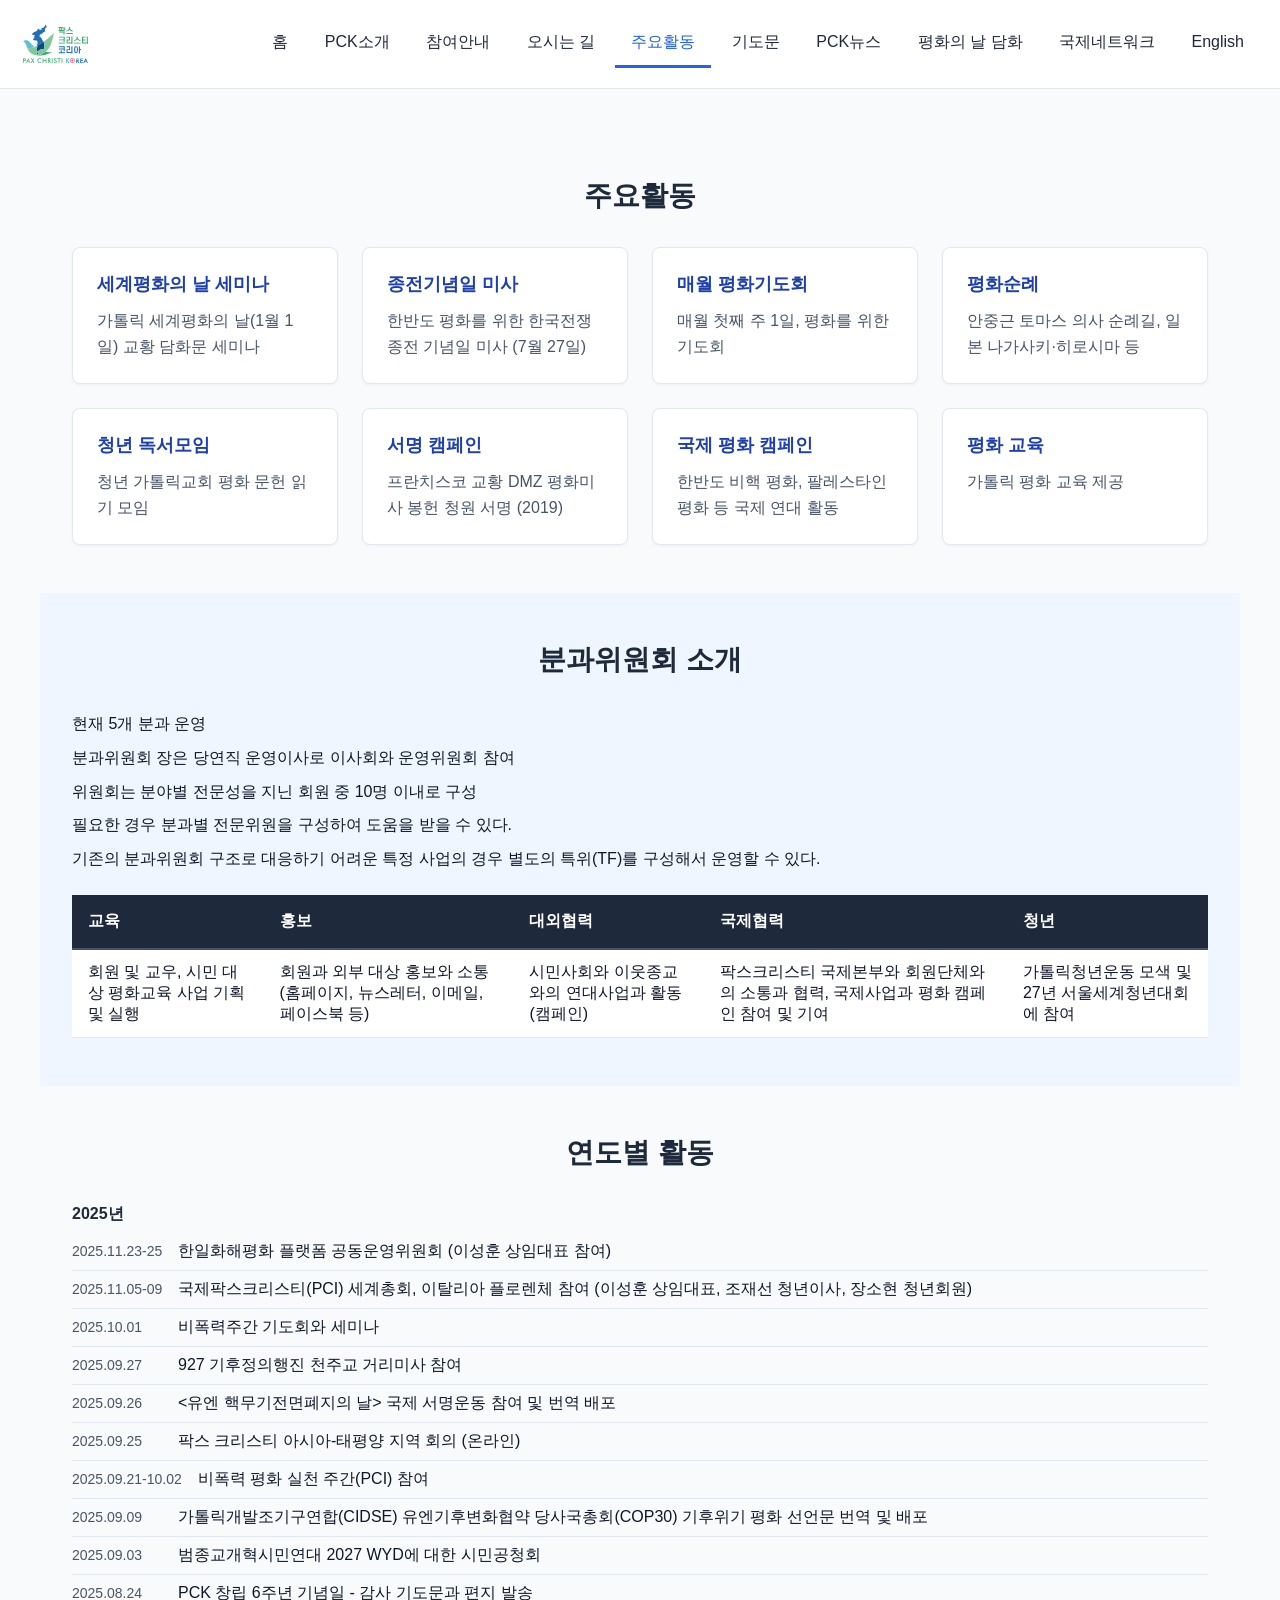
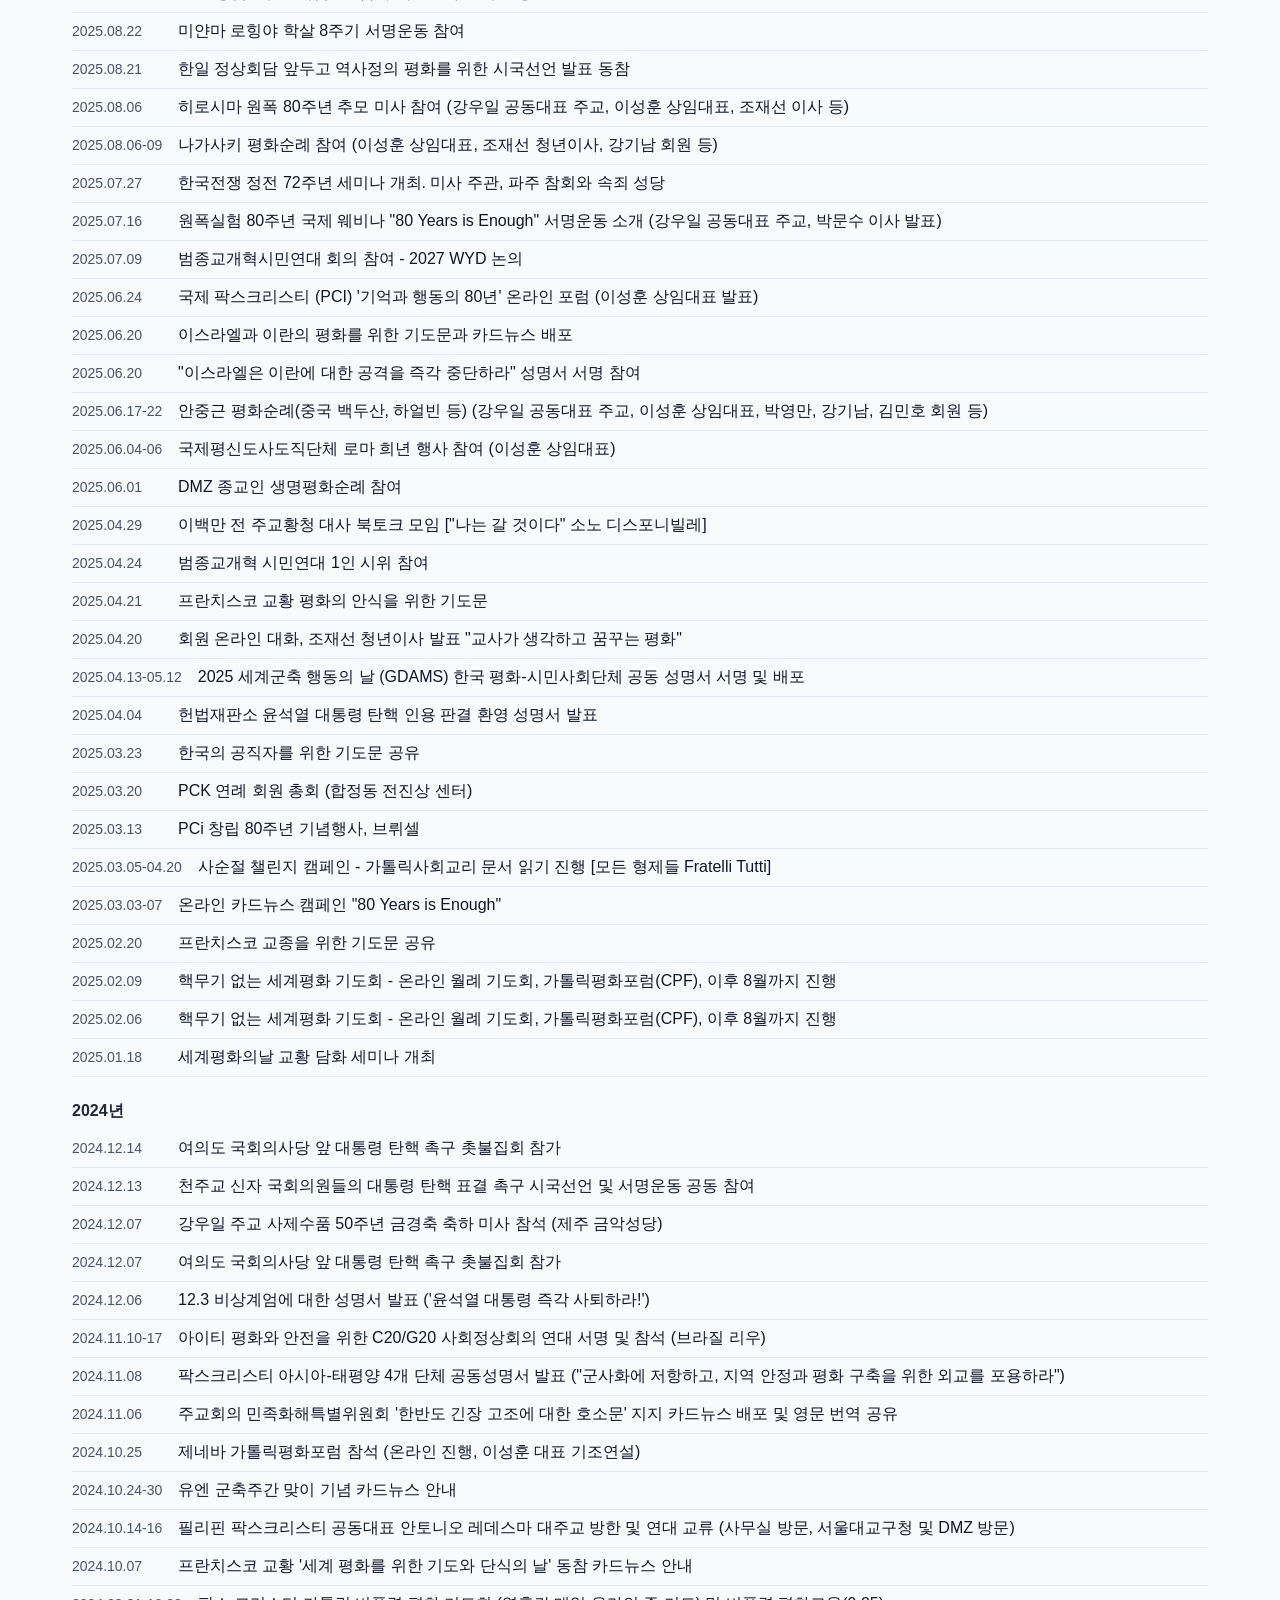
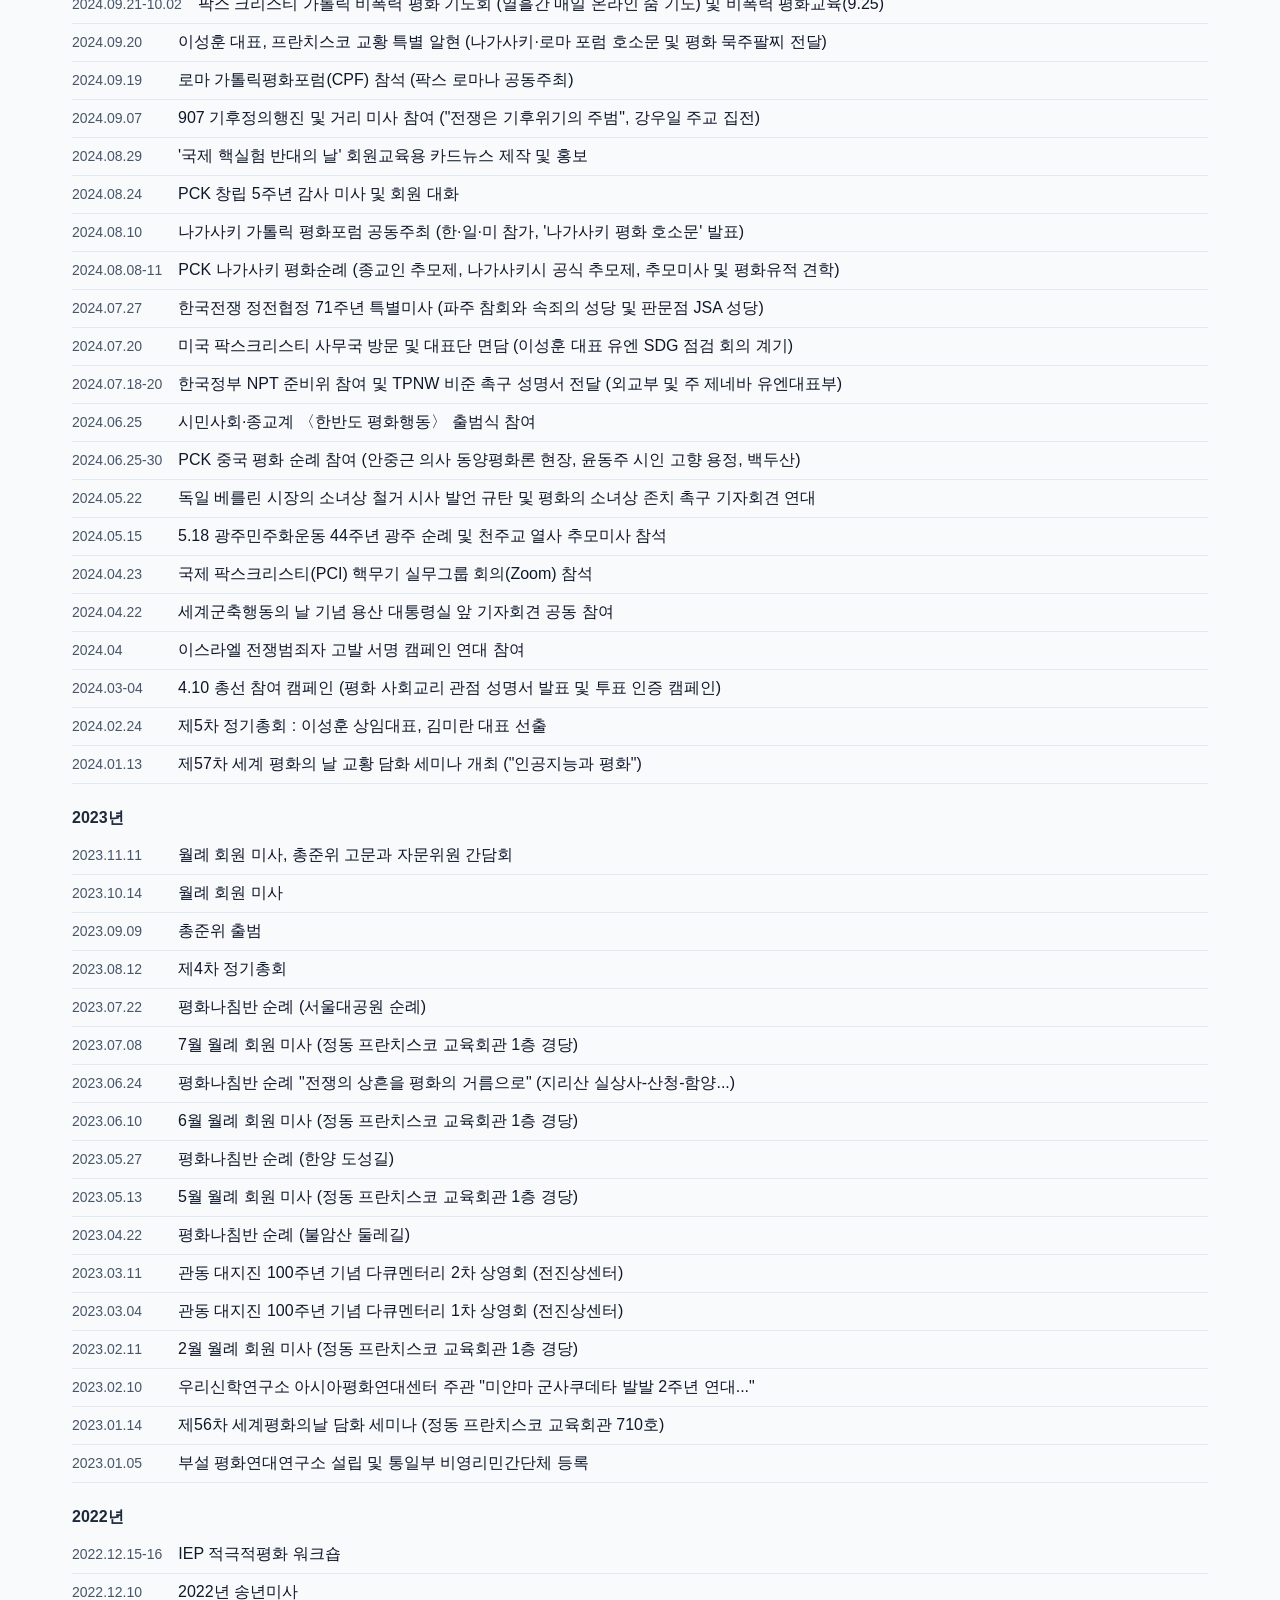
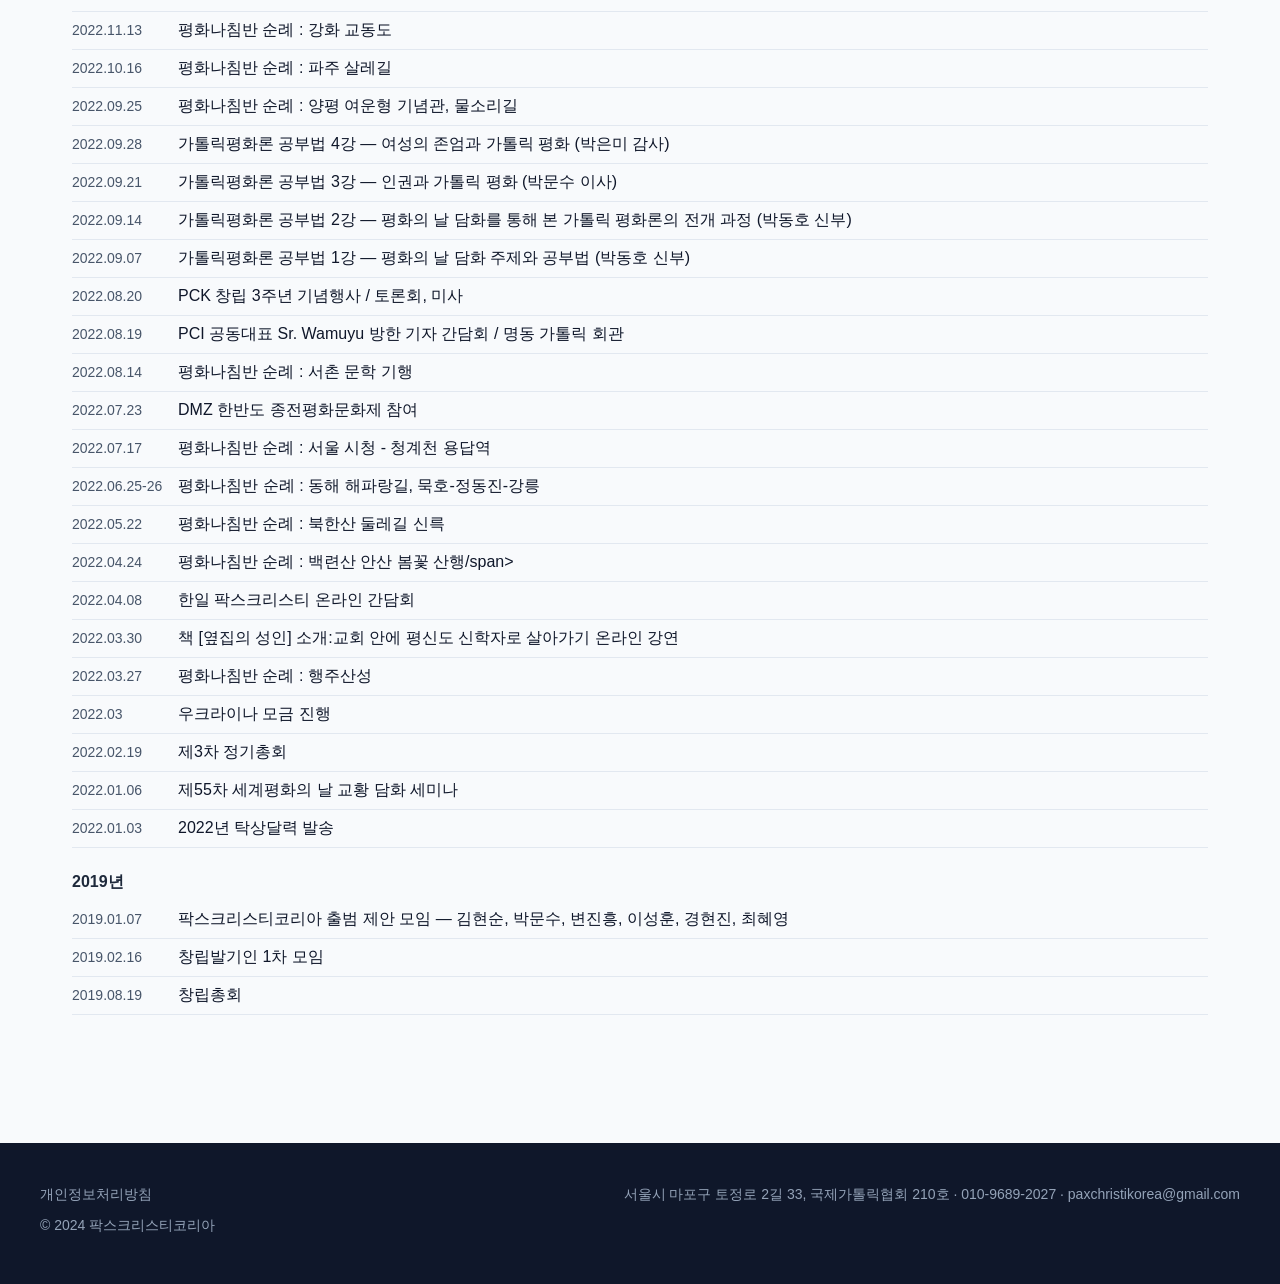
==== activities/index.html @ ee2ed8ca "Add mobile hamburger nav, reorder menu, split activities/prayers pages - Compress mobile header into" ====
<!DOCTYPE html>
<html lang="ko">
<head>
  <meta charset="UTF-8">
  <meta name="viewport" content="width=device-width, initial-scale=1.0">
  <title>주요활동 - 팍스크리스티코리아</title>
  <link rel="stylesheet" href="../css/style.css">
</head>
<body>
  <header>
    <h1><a href="../index.html#home"><img src="../images/logo.svg" alt="팍스크리스티코리아" class="logo"></a></h1>
    <button class="nav-toggle" aria-label="메뉴 열기" aria-expanded="false" aria-controls="site-nav">
      <span class="bar"></span><span class="bar"></span><span class="bar"></span>
    </button>
    <nav id="site-nav">
      <a href="../index.html#home">홈</a>
      <a href="../index.html#about">PCK소개</a>
      <a href="../index.html#donation">참여안내</a>
      <a href="../index.html#location">오시는 길</a>
      <a href="index.html" class="active">주요활동</a>
      <a href="../prayers/index.html">기도문</a>
      <a href="../news/index.html">PCK뉴스</a>
      <a href="../peace-message/index.html">평화의 날 담화</a>
      <a href="../network/index.html">국제네트워크</a>
      <a href="../en/index.html">English</a>
    </nav>
  </header>

  <main>

    <section id="overview">
      <h2 class="section-title">주요활동</h2>

      <div class="card-grid">
        <div class="card">
          <h3 class="card-title">세계평화의 날 세미나</h3>
          <p class="card-content">가톨릭 세계평화의 날(1월 1일) 교황 담화문 세미나</p>
        </div>
        <div class="card">
          <h3 class="card-title">종전기념일 미사</h3>
          <p class="card-content">한반도 평화를 위한 한국전쟁 종전 기념일 미사 (7월 27일)</p>
        </div>
        <div class="card">
          <h3 class="card-title">매월 평화기도회</h3>
          <p class="card-content">매월 첫째 주 1일, 평화를 위한 기도회</p>
        </div>
        <div class="card">
          <h3 class="card-title">평화순례</h3>
          <p class="card-content">안중근 토마스 의사 순례길, 일본 나가사키·히로시마 등</p>
        </div>
        <div class="card">
          <h3 class="card-title">청년 독서모임</h3>
          <p class="card-content">청년 가톨릭교회 평화 문헌 읽기 모임</p>
        </div>
        <div class="card">
          <h3 class="card-title">서명 캠페인</h3>
          <p class="card-content">프란치스코 교황 DMZ 평화미사 봉헌 청원 서명 (2019)</p>
        </div>
        <div class="card">
          <h3 class="card-title">국제 평화 캠페인</h3>
          <p class="card-content">한반도 비핵 평화, 팔레스타인 평화 등 국제 연대 활동</p>
        </div>
        <div class="card">
          <h3 class="card-title">평화 교육</h3>
          <p class="card-content">가톨릭 평화 교육 제공</p>
        </div>
      </div>
    </section>

    <section id="committees">
      <h2 class="section-title">분과위원회 소개</h2>
      <p class="mb-8">현재 5개 분과 운영</p>
      <p class="mb-8">분과위원회 장은 당연직 운영이사로 이사회와 운영위원회 참여</p>
      <p class="mb-8">위원회는 분야별 전문성을 지닌 회원 중 10명 이내로 구성</p>
      <p class="mb-8">필요한 경우 분과별 전문위원을 구성하여 도움을 받을 수 있다.</p>
      <p class="mb-24">기존의 분과위원회 구조로 대응하기 어려운 특정 사업의 경우 별도의 특위(TF)를 구성해서 운영할 수 있다.</p>
      <table>
        <thead>
          <tr>
            <th>교육</th>
            <th>홍보</th>
            <th>대외협력</th>
            <th>국제협력</th>
            <th>청년</th>
          </tr>
        </thead>
        <tbody>
          <tr>
            <td>회원 및 교우, 시민 대상 평화교육 사업 기획 및 실행</td>
            <td>회원과 외부 대상 홍보와 소통(홈페이지, 뉴스레터, 이메일, 페이스북 등)</td>
            <td>시민사회와 이웃종교와의 연대사업과 활동(캠페인)</td>
            <td>팍스크리스티 국제본부와 회원단체와의 소통과 협력, 국제사업과 평화 캠페인 참여 및 기여</td>
            <td>가톨릭청년운동 모색 및 27년 서울세계청년대회에 참여</td>
          </tr>
        </tbody>
      </table>
    </section>

    <section id="timeline">
      <h2 class="section-title">연도별 활동</h2>
      <div class="timeline mb-24">
        <h4 class="mb-8">2025년</h4>
        <div class="timeline-item">
          <span class="date">2025.11.23-25</span>
          <span>한일화해평화 플랫폼 공동운영위원회 (이성훈 상임대표 참여)</span>
        </div>
        <div class="timeline-item">
          <span class="date">2025.11.05-09</span>
          <span>국제팍스크리스티(PCI) 세계총회, 이탈리아 플로렌체 참여 (이성훈 상임대표, 조재선 청년이사, 장소현 청년회원)</span>
        </div>
        <div class="timeline-item">
          <span class="date">2025.10.01</span>
          <span>비폭력주간 기도회와 세미나</span>
        </div>
        <div class="timeline-item">
          <span class="date">2025.09.27</span>
          <span>927 기후정의행진 천주교 거리미사 참여</span>
        </div>
        <div class="timeline-item">
          <span class="date">2025.09.26</span>
          <span>&lt;유엔 핵무기전면폐지의 날&gt; 국제 서명운동 참여 및 번역 배포</span>
        </div>
        <div class="timeline-item">
          <span class="date">2025.09.25</span>
          <span>팍스 크리스티 아시아-태평양 지역 회의 (온라인)</span>
        </div>
        <div class="timeline-item">
          <span class="date">2025.09.21-10.02</span>
          <span>비폭력 평화 실천 주간(PCI) 참여</span>
        </div>
        <div class="timeline-item">
          <span class="date">2025.09.09</span>
          <span>가톨릭개발조기구연합(CIDSE) 유엔기후변화협약 당사국총회(COP30) 기후위기 평화 선언문 번역 및 배포</span>
        </div>
        <div class="timeline-item">
          <span class="date">2025.09.03</span>
          <span>범종교개혁시민연대 2027 WYD에 대한 시민공청회</span>
        </div>
        <div class="timeline-item">
          <span class="date">2025.08.24</span>
          <span>PCK 창립 6주년 기념일 - 감사 기도문과 편지 발송</span>
        </div>
        <div class="timeline-item">
          <span class="date">2025.08.22</span>
          <span>미얀마 로힝야 학살 8주기 서명운동 참여</span>
        </div>
        <div class="timeline-item">
          <span class="date">2025.08.21</span>
          <span>한일 정상회담 앞두고 역사정의 평화를 위한 시국선언 발표 동참</span>
        </div>
        <div class="timeline-item">
          <span class="date">2025.08.06</span>
          <span>히로시마 원폭 80주년 추모 미사 참여 (강우일 공동대표 주교, 이성훈 상임대표, 조재선 이사 등)</span>
        </div>
        <div class="timeline-item">
          <span class="date">2025.08.06-09</span>
          <span>나가사키 평화순례 참여 (이성훈 상임대표, 조재선 청년이사, 강기남 회원 등)</span>
        </div>
        <div class="timeline-item">
          <span class="date">2025.07.27</span>
          <span>한국전쟁 정전 72주년 세미나 개최. 미사 주관, 파주 참회와 속죄 성당</span>
        </div>
        <div class="timeline-item">
          <span class="date">2025.07.16</span>
          <span>원폭실험 80주년 국제 웨비나 "80 Years is Enough" 서명운동 소개 (강우일 공동대표 주교, 박문수 이사 발표)</span>
        </div>
        <div class="timeline-item">
          <span class="date">2025.07.09</span>
          <span>범종교개혁시민연대 회의 참여 - 2027 WYD 논의</span>
        </div>
        <div class="timeline-item">
          <span class="date">2025.06.24</span>
          <span>국제 팍스크리스티 (PCI) '기억과 행동의 80년' 온라인 포럼 (이성훈 상임대표 발표)</span>
        </div>
        <div class="timeline-item">
          <span class="date">2025.06.20</span>
          <span>이스라엘과 이란의 평화를 위한 기도문과 카드뉴스 배포</span>
        </div>
        <div class="timeline-item">
          <span class="date">2025.06.20</span>
          <span>"이스라엘은 이란에 대한 공격을 즉각 중단하라" 성명서 서명 참여</span>
        </div>
        <div class="timeline-item">
          <span class="date">2025.06.17-22</span>
          <span>안중근 평화순례(중국 백두산, 하얼빈 등) (강우일 공동대표 주교, 이성훈 상임대표, 박영만, 강기남, 김민호 회원 등)</span>
        </div>
        <div class="timeline-item">
          <span class="date">2025.06.04-06</span>
          <span>국제평신도사도직단체 로마 희년 행사 참여 (이성훈 상임대표)</span>
        </div>
        <div class="timeline-item">
          <span class="date">2025.06.01</span>
          <span>DMZ 종교인 생명평화순례 참여</span>
        </div>
        <div class="timeline-item">
          <span class="date">2025.04.29</span>
          <span>이백만 전 주교황청 대사 북토크 모임 ["나는 갈 것이다" 소노 디스포니빌레]</span>
        </div>
        <div class="timeline-item">
          <span class="date">2025.04.24</span>
          <span>범종교개혁 시민연대 1인 시위 참여</span>
        </div>
        <div class="timeline-item">
          <span class="date">2025.04.21</span>
          <span>프란치스코 교황 평화의 안식을 위한 기도문</span>
        </div>
        <div class="timeline-item">
          <span class="date">2025.04.20</span>
          <span>회원 온라인 대화, 조재선 청년이사 발표 "교사가 생각하고 꿈꾸는 평화"</span>
        </div>
        <div class="timeline-item">
          <span class="date">2025.04.13-05.12</span>
          <span>2025 세계군축 행동의 날 (GDAMS) 한국 평화-시민사회단체 공동 성명서 서명 및 배포</span>
        </div>
        <div class="timeline-item">
          <span class="date">2025.04.04</span>
          <span>헌법재판소 윤석열 대통령 탄핵 인용 판결 환영 성명서 발표</span>
        </div>
        <div class="timeline-item">
          <span class="date">2025.03.23</span>
          <span>한국의 공직자를 위한 기도문 공유</span>
        </div>
        <div class="timeline-item">
          <span class="date">2025.03.20</span>
          <span>PCK 연례 회원 총회 (합정동 전진상 센터)</span>
        </div>
        <div class="timeline-item">
          <span class="date">2025.03.13</span>
          <span>PCi 창립 80주년 기념행사, 브뤼셀</span>
        </div>
        <div class="timeline-item">
          <span class="date">2025.03.05-04.20</span>
          <span>사순절 챌린지 캠페인 - 가톨릭사회교리 문서 읽기 진행 [모든 형제들 Fratelli Tutti]</span>
        </div>
        <div class="timeline-item">
          <span class="date">2025.03.03-07</span>
          <span>온라인 카드뉴스 캠페인 "80 Years is Enough"</span>
        </div>
        <div class="timeline-item">
          <span class="date">2025.02.20</span>
          <span>프란치스코 교종을 위한 기도문 공유</span>
        </div>
        <div class="timeline-item">
          <span class="date">2025.02.09</span>
          <span>핵무기 없는 세계평화 기도회 - 온라인 월례 기도회, 가톨릭평화포럼(CPF), 이후 8월까지 진행</span>
        </div>
        <div class="timeline-item">
          <span class="date">2025.02.06</span>
          <span>핵무기 없는 세계평화 기도회 - 온라인 월례 기도회, 가톨릭평화포럼(CPF), 이후 8월까지 진행</span>
        </div>
        <div class="timeline-item">
          <span class="date">2025.01.18</span>
          <span>세계평화의날 교황 담화 세미나 개최</span>
        </div>
      </div>
      <div class="timeline mb-24">
        <h4 class="mb-8">2024년</h4>
        <div class="timeline-item">
          <span class="date">2024.12.14</span>
          <span>여의도 국회의사당 앞 대통령 탄핵 촉구 촛불집회 참가</span>
        </div>
        <div class="timeline-item">
          <span class="date">2024.12.13</span>
          <span>천주교 신자 국회의원들의 대통령 탄핵 표결 촉구 시국선언 및 서명운동 공동 참여</span>
        </div>
        <div class="timeline-item">
          <span class="date">2024.12.07</span>
          <span>강우일 주교 사제수품 50주년 금경축 축하 미사 참석 (제주 금악성당)</span>
        </div>
        <div class="timeline-item">
          <span class="date">2024.12.07</span>
          <span>여의도 국회의사당 앞 대통령 탄핵 촉구 촛불집회 참가</span>
        </div>
        <div class="timeline-item">
          <span class="date">2024.12.06</span>
          <span>12.3 비상계엄에 대한 성명서 발표 ('윤석열 대통령 즉각 사퇴하라!')</span>
        </div>
        <div class="timeline-item">
          <span class="date">2024.11.10-17</span>
          <span>아이티 평화와 안전을 위한 C20/G20 사회정상회의 연대 서명 및 참석 (브라질 리우)</span>
        </div>
        <div class="timeline-item">
          <span class="date">2024.11.08</span>
          <span>팍스크리스티 아시아-태평양 4개 단체 공동성명서 발표 ("군사화에 저항하고, 지역 안정과 평화 구축을 위한 외교를 포용하라")</span>
        </div>
        <div class="timeline-item">
          <span class="date">2024.11.06</span>
          <span>주교회의 민족화해특별위원회 '한반도 긴장 고조에 대한 호소문' 지지 카드뉴스 배포 및 영문 번역 공유</span>
        </div>
        <div class="timeline-item">
          <span class="date">2024.10.25</span>
          <span>제네바 가톨릭평화포럼 참석 (온라인 진행, 이성훈 대표 기조연설)</span>
        </div>
        <div class="timeline-item">
          <span class="date">2024.10.24-30</span>
          <span>유엔 군축주간 맞이 기념 카드뉴스 안내</span>
        </div>
        <div class="timeline-item">
          <span class="date">2024.10.14-16</span>
          <span>필리핀 팍스크리스티 공동대표 안토니오 레데스마 대주교 방한 및 연대 교류 (사무실 방문, 서울대교구청 및 DMZ 방문)</span>
        </div>
        <div class="timeline-item">
          <span class="date">2024.10.07</span>
          <span>프란치스코 교황 '세계 평화를 위한 기도와 단식의 날' 동참 카드뉴스 안내</span>
        </div>
        <div class="timeline-item">
          <span class="date">2024.09.21-10.02</span>
          <span>팍스 크리스티 가톨릭 비폭력 평화 기도회 (열흘간 매일 온라인 줌 기도) 및 비폭력 평화교육(9.25)</span>
        </div>
        <div class="timeline-item">
          <span class="date">2024.09.20</span>
          <span>이성훈 대표, 프란치스코 교황 특별 알현 (나가사키·로마 포럼 호소문 및 평화 묵주팔찌 전달)</span>
        </div>
        <div class="timeline-item">
          <span class="date">2024.09.19</span>
          <span>로마 가톨릭평화포럼(CPF) 참석 (팍스 로마나 공동주최)</span>
        </div>
        <div class="timeline-item">
          <span class="date">2024.09.07</span>
          <span>907 기후정의행진 및 거리 미사 참여 ("전쟁은 기후위기의 주범", 강우일 주교 집전)</span>
        </div>
        <div class="timeline-item">
          <span class="date">2024.08.29</span>
          <span>'국제 핵실험 반대의 날' 회원교육용 카드뉴스 제작 및 홍보</span>
        </div>
        <div class="timeline-item">
          <span class="date">2024.08.24</span>
          <span>PCK 창립 5주년 감사 미사 및 회원 대화</span>
        </div>
        <div class="timeline-item">
          <span class="date">2024.08.10</span>
          <span>나가사키 가톨릭 평화포럼 공동주최 (한·일·미 참가, '나가사키 평화 호소문' 발표)</span>
        </div>
        <div class="timeline-item">
          <span class="date">2024.08.08-11</span>
          <span>PCK 나가사키 평화순례 (종교인 추모제, 나가사키시 공식 추모제, 추모미사 및 평화유적 견학)</span>
        </div>
        <div class="timeline-item">
          <span class="date">2024.07.27</span>
          <span>한국전쟁 정전협정 71주년 특별미사 (파주 참회와 속죄의 성당 및 판문점 JSA 성당)</span>
        </div>
        <div class="timeline-item">
          <span class="date">2024.07.20</span>
          <span>미국 팍스크리스티 사무국 방문 및 대표단 면담 (이성훈 대표 유엔 SDG 점검 회의 계기)</span>
        </div>
        <div class="timeline-item">
          <span class="date">2024.07.18-20</span>
          <span>한국정부 NPT 준비위 참여 및 TPNW 비준 촉구 성명서 전달 (외교부 및 주 제네바 유엔대표부)</span>
        </div>
        <div class="timeline-item">
          <span class="date">2024.06.25</span>
          <span>시민사회·종교계 〈한반도 평화행동〉 출범식 참여</span>
        </div>
        <div class="timeline-item">
          <span class="date">2024.06.25-30</span>
          <span>PCK 중국 평화 순례 참여 (안중근 의사 동양평화론 현장, 윤동주 시인 고향 용정, 백두산)</span>
        </div>
        <div class="timeline-item">
          <span class="date">2024.05.22</span>
          <span>독일 베를린 시장의 소녀상 철거 시사 발언 규탄 및 평화의 소녀상 존치 촉구 기자회견 연대</span>
        </div>
        <div class="timeline-item">
          <span class="date">2024.05.15</span>
          <span>5.18 광주민주화운동 44주년 광주 순례 및 천주교 열사 추모미사 참석</span>
        </div>
        <div class="timeline-item">
          <span class="date">2024.04.23</span>
          <span>국제 팍스크리스티(PCI) 핵무기 실무그룹 회의(Zoom) 참석</span>
        </div>
        <div class="timeline-item">
          <span class="date">2024.04.22</span>
          <span>세계군축행동의 날 기념 용산 대통령실 앞 기자회견 공동 참여</span>
        </div>
        <div class="timeline-item">
          <span class="date">2024.04</span>
          <span>이스라엘 전쟁범죄자 고발 서명 캠페인 연대 참여</span>
        </div>
        <div class="timeline-item">
          <span class="date">2024.03-04</span>
          <span>4.10 총선 참여 캠페인 (평화 사회교리 관점 성명서 발표 및 투표 인증 캠페인)</span>
        </div>
        <div class="timeline-item">
          <span class="date">2024.02.24</span>
          <span>제5차 정기총회 : 이성훈 상임대표, 김미란 대표 선출</span>
        </div>
        <div class="timeline-item">
          <span class="date">2024.01.13</span>
          <span>제57차 세계 평화의 날 교황 담화 세미나 개최 ("인공지능과 평화")</span>
        </div>
      </div>
      <div class="timeline mb-24">
        <h4 class="mb-8">2023년</h4>
        <div class="timeline-item">
          <span class="date">2023.11.11</span>
          <span>월례 회원 미사, 총준위 고문과 자문위원 간담회</span>
        </div>
        <div class="timeline-item">
          <span class="date">2023.10.14</span>
          <span>월례 회원 미사</span>
        </div>
        <div class="timeline-item">
          <span class="date">2023.09.09</span>
          <span>총준위 출범</span>
        </div>
        <div class="timeline-item">
          <span class="date">2023.08.12</span>
          <span>제4차 정기총회</span>
        </div>
        <div class="timeline-item">
          <span class="date">2023.07.22</span>
          <span>평화나침반 순례 (서울대공원 순례)</span>
        </div>
        <div class="timeline-item">
          <span class="date">2023.07.08</span>
          <span>7월 월례 회원 미사 (정동 프란치스코 교육회관 1층 경당)</span>
        </div>
        <div class="timeline-item">
          <span class="date">2023.06.24</span>
          <span>평화나침반 순례 "전쟁의 상흔을 평화의 거름으로" (지리산 실상사-산청-함양...)</span>
        </div>
        <div class="timeline-item">
          <span class="date">2023.06.10</span>
          <span>6월 월례 회원 미사 (정동 프란치스코 교육회관 1층 경당)</span>
        </div>
        <div class="timeline-item">
          <span class="date">2023.05.27</span>
          <span>평화나침반 순례 (한양 도성길)</span>
        </div>
        <div class="timeline-item">
          <span class="date">2023.05.13</span>
          <span>5월 월례 회원 미사 (정동 프란치스코 교육회관 1층 경당)</span>
        </div>
        <div class="timeline-item">
          <span class="date">2023.04.22</span>
          <span>평화나침반 순례 (불암산 둘레길)</span>
        </div>
        <div class="timeline-item">
          <span class="date">2023.03.11</span>
          <span>관동 대지진 100주년 기념 다큐멘터리 2차 상영회 (전진상센터)</span>
        </div>
        <div class="timeline-item">
          <span class="date">2023.03.04</span>
          <span>관동 대지진 100주년 기념 다큐멘터리 1차 상영회 (전진상센터)</span>
        </div>
        <div class="timeline-item">
          <span class="date">2023.02.11</span>
          <span>2월 월례 회원 미사 (정동 프란치스코 교육회관 1층 경당)</span>
        </div>
        <div class="timeline-item">
          <span class="date">2023.02.10</span>
          <span>우리신학연구소 아시아평화연대센터 주관 "미얀마 군사쿠데타 발발 2주년 연대..."</span>
        </div>
        <div class="timeline-item">
          <span class="date">2023.01.14</span>
          <span>제56차 세계평화의날 담화 세미나 (정동 프란치스코 교육회관 710호)</span>
        </div>
        <div class="timeline-item">
          <span class="date">2023.01.05</span>
          <span>부설 평화연대연구소 설립 및 통일부 비영리민간단체 등록</span>
        </div>
      </div>
      <div class="timeline mb-24">
        <h4 class="mb-8">2022년</h4>
        <div class="timeline-item">
          <span class="date">2022.12.15-16</span>
          <span>IEP 적극적평화 워크숍</span>
        </div>
        <div class="timeline-item">
          <span class="date">2022.12.10</span>
          <span>2022년 송년미사</span>
        </div>
        <div class="timeline-item">
          <span class="date">2022.11.13</span>
          <span>평화나침반 순례 : 강화 교동도</span>
        </div>
        <div class="timeline-item">
          <span class="date">2022.10.16</span>
          <span>평화나침반 순례 : 파주 살레길</span>
        </div>
        <div class="timeline-item">
          <span class="date">2022.09.25</span>
          <span>평화나침반 순례 : 양평 여운형 기념관, 물소리길</span>
        </div>
        <div class="timeline-item">
          <span class="date">2022.09.28</span>
          <span>가톨릭평화론 공부법 4강 — 여성의 존엄과 가톨릭 평화 (박은미 감사)</span>
        </div>
        <div class="timeline-item">
          <span class="date">2022.09.21</span>
          <span>가톨릭평화론 공부법 3강 — 인권과 가톨릭 평화 (박문수 이사)</span>
        </div>
        <div class="timeline-item">
          <span class="date">2022.09.14</span>
          <span>가톨릭평화론 공부법 2강 — 평화의 날 담화를 통해 본 가톨릭 평화론의 전개 과정 (박동호 신부)</span>
        </div>
        <div class="timeline-item">
          <span class="date">2022.09.07</span>
          <span>가톨릭평화론 공부법 1강 — 평화의 날 담화 주제와 공부법 (박동호 신부)</span>
        </div>
        <div class="timeline-item">
          <span class="date">2022.08.20</span>
          <span>PCK 창립 3주년 기념행사 / 토론회, 미사</span>
        </div>
        <div class="timeline-item">
          <span class="date">2022.08.19</span>
          <span>PCI 공동대표 Sr. Wamuyu 방한 기자 간담회 / 명동 가톨릭 회관</span>
        </div>
        <div class="timeline-item">
          <span class="date">2022.08.14</span>
          <span>평화나침반 순례 : 서촌 문학 기행</span>
        </div>
        <div class="timeline-item">
          <span class="date">2022.07.23</span>
          <span>DMZ 한반도 종전평화문화제 참여</span>
        </div>
        <div class="timeline-item">
          <span class="date">2022.07.17</span>
          <span>평화나침반 순례 : 서울 시청 - 청계천 용답역</span>
        </div>
        <div class="timeline-item">
          <span class="date">2022.06.25-26</span>
          <span>평화나침반 순례 : 동해 해파랑길, 묵호-정동진-강릉</span>
        </div>
        <div class="timeline-item">
          <span class="date">2022.05.22</span>
          <span>평화나침반 순례 : 북한산 둘레길 신륵</span>
        </div>
        <div class="timeline-item">
          <span class="date">2022.04.24</span>
          <span>평화나침반 순례 : 백련산 안산 봄꽃 산행/span>
        </div>
        <div class="timeline-item">
          <span class="date">2022.04.08</span>
          <span>한일 팍스크리스티 온라인 간담회</span>
        </div>
        <div class="timeline-item">
          <span class="date">2022.03.30</span>
          <span>책 [옆집의 성인] 소개:교회 안에 평신도 신학자로 살아가기 온라인 강연</span>
        </div>
        <div class="timeline-item">
          <span class="date">2022.03.27</span>
          <span>평화나침반 순례 : 행주산성</span>
        </div>
        <div class="timeline-item">
          <span class="date">2022.03</span>
          <span>우크라이나 모금 진행</span>
        </div>
        <div class="timeline-item">
          <span class="date">2022.02.19</span>
          <span>제3차 정기총회</span>
        </div>
        <div class="timeline-item">
          <span class="date">2022.01.06</span>
          <span>제55차 세계평화의 날 교황 담화 세미나</span>
        </div>
        <div class="timeline-item">
          <span class="date">2022.01.03</span>
          <span>2022년 탁상달력 발송</span>
        </div>
      </div>
      <div class="timeline">
        <h4 class="mb-8">2019년</h4>
        <div class="timeline-item">
          <span class="date">2019.01.07</span>
          <span>팍스크리스티코리아 출범 제안 모임 — 김현순, 박문수, 변진흥, 이성훈, 경현진, 최혜영</span>
        </div>
        <div class="timeline-item">
          <span class="date">2019.02.16</span>
          <span>창립발기인 1차 모임</span>
        </div>
        <div class="timeline-item">
          <span class="date">2019.08.19</span>
          <span>창립총회</span>
        </div>
      </div>
    </section>

  </main>

  <footer>
    <div class="footer-row">
      <p>개인정보처리방침</p>
      <p>서울시 마포구 토정로 2길 33, 국제가톨릭협회 210호 · 010-9689-2027 · paxchristikorea@gmail.com</p>
    </div>
    <p>&copy; 2024 팍스크리스티코리아</p>
  </footer>

  <script src="../js/nav.js" defer></script>
</body>
</html>
---- css/style.css ----
@import './colors.css';

* {
  margin: 0;
  padding: 0;
  box-sizing: border-box;
}

body {
  font-family: 'Noto Sans KR', sans-serif;
  background-color: var(--bg-primary);
  color: var(--text-primary);
}

header {
  background-color: var(--bg-secondary);
  padding: 20px;
  border-bottom: 1px solid var(--border-light);
}

main {
  min-height: 60vh;
  padding: 40px;
}

footer {
  background-color: var(--slate-900);
  color: white;
  padding: 40px;
  margin-top: 40px;
}

/* ==================== ONE-PAGE NAV ==================== */

html {
  scroll-behavior: smooth;
}

header {
  position: sticky;
  top: 0;
  z-index: 50;
  flex-wrap: wrap;
  row-gap: 8px;
}

nav {
  flex-wrap: wrap;
}

section[id] {
  scroll-margin-top: 96px;
}

/* ==================== MOBILE NAV TOGGLE ==================== */

.nav-toggle {
  display: none;
  flex-direction: column;
  align-items: center;
  justify-content: center;
  gap: 4px;
  width: 36px;
  height: 36px;
  padding: 0;
  background: none;
  border: none;
  border-radius: 6px;
  cursor: pointer;
  -webkit-tap-highlight-color: transparent;
}

.nav-toggle:hover,
.nav-toggle:focus-visible {
  background-color: var(--slate-100);
}

.nav-toggle .bar {
  display: block;
  width: 20px;
  height: 2px;
  border-radius: 1px;
  background-color: var(--text-heading);
  transition: transform 0.2s, opacity 0.2s;
}

@media (max-width: 768px) {
  header {
    flex-wrap: nowrap;
    row-gap: 0;
  }

  .logo {
    height: 32px;
  }

  .nav-toggle {
    display: flex;
  }

  header nav {
    display: none;
    position: absolute;
    top: 100%;
    left: 0;
    right: 0;
    max-height: calc(100vh - 80px);
    overflow-y: auto;
    flex-direction: column;
    flex-wrap: nowrap;
    background-color: var(--bg-secondary);
    border-bottom: 1px solid var(--border-light);
    box-shadow: 0 4px 8px rgba(0, 0, 0, 0.08);
  }

  header nav.open {
    display: flex;
  }

  header nav a {
    width: 100%;
    padding: 7px 20px;
    font-size: 14px;
    line-height: 1.2;
  }
}

main > #home.hero {
  background-color: var(--bg-section);
}

/* ==================== HOME HERO SLIDESHOW ==================== */

#home.hero {
  position: relative;
  overflow: hidden;
  min-height: 460px;
  display: flex;
  align-items: center;
  justify-content: center;
  padding: 32px;
}

.hero-slideshow {
  position: absolute;
  inset: 0;
  z-index: 0;
  overflow: hidden;
}

.hero-track {
  display: flex;
  width: 400%;
  height: 100%;
  animation: hero-track-slide 24s infinite;
}

.hero-slide {
  flex: 0 0 25%;
  width: 25%;
  height: 100%;
  background-size: cover;
  background-position: center;
  background-repeat: no-repeat;
}

.hero-track .hero-slide:nth-child(1),
.hero-track .hero-slide:nth-child(4) {
  background-image: linear-gradient(rgba(15, 23, 42, 0.45), rgba(15, 23, 42, 0.45)), url('../images/hero-1.svg');
}

.hero-track .hero-slide:nth-child(2) {
  background-image: linear-gradient(rgba(15, 23, 42, 0.45), rgba(15, 23, 42, 0.45)), url('../images/hero-2.svg');
}

.hero-track .hero-slide:nth-child(3) {
  background-image: linear-gradient(rgba(15, 23, 42, 0.45), rgba(15, 23, 42, 0.45)), url('../images/hero-3.png');
  background-size: cover, contain;
}

@keyframes hero-track-slide {
  0% { transform: translateX(0%); }
  20% { transform: translateX(0%); }
  25% { transform: translateX(-25%); }
  45% { transform: translateX(-25%); }
  50% { transform: translateX(-50%); }
  70% { transform: translateX(-50%); }
  75% { transform: translateX(-75%); }
  95% { transform: translateX(-75%); }
  100% { transform: translateX(-75%); }
}

@media (prefers-reduced-motion: reduce) {
  .hero-track {
    animation: none;
    transform: translateX(0%);
  }
}

.hero-content {
  position: relative;
  z-index: 1;
  max-width: 800px;
}

.hero-content p {
  color: var(--text-inverse);
  text-shadow: 0 1px 3px rgba(0, 0, 0, 0.5);
}

/* ==================== TWO COLUMN ==================== */

.two-col {
  display: grid;
  grid-template-columns: 1fr 2fr;
  gap: 32px;
}

.two-col-label-narrow {
  grid-template-columns: 120px 1fr;
}

@media (max-width: 768px) {
  .two-col,
  .two-col-label-narrow {
    grid-template-columns: 1fr;
  }
}

/* ==================== DONATION BANNER ==================== */

.donation-banner {
  display: flex;
  gap: 32px;
  align-items: stretch;
  background-color: var(--slate-100);
  border-radius: 8px;
  overflow: hidden;
}

.donation-banner-text {
  padding: 32px;
  flex: 1;
}

.donation-banner-image {
  flex: 1;
  min-height: 200px;
  background-color: var(--slate-200);
  background-image: url('../images/donation-hands.svg');
  background-size: cover;
  background-position: center;
}

@media (max-width: 768px) {
  .donation-banner {
    flex-direction: column;
  }
}

/* ==================== METHODOLOGY GRID ==================== */

.method-grid {
  display: grid;
  grid-template-columns: repeat(3, 1fr);
  gap: 24px;
}

@media (max-width: 768px) {
  .method-grid {
    grid-template-columns: 1fr;
  }
}

.foundation-grid {
  display: grid;
  grid-template-columns: repeat(2, 1fr);
  gap: 24px;
}

@media (max-width: 768px) {
  .foundation-grid {
    grid-template-columns: 1fr;
  }
}

.board-photo {
  width: 100%;
  border-radius: 8px;
  display: block;
}

.pope-photo {
  max-width: 180px;
  border-radius: 8px;
  display: block;
  margin-bottom: 16px;
}

/* ==================== LOCATION ==================== */

.location-layout {
  display: grid;
  grid-template-columns: 3fr 2fr;
  gap: 32px;
}

@media (max-width: 768px) {
  .location-layout {
    grid-template-columns: 1fr;
  }
}

.map-container iframe {
  width: 100%;
  height: 400px;
  border: 0;
  border-radius: 8px;
}

.card-title a {
  color: inherit;
  text-decoration: none;
}

.card-title a:hover {
  text-decoration: underline;
}

/* ==================== TIMELINE ==================== */

.timeline-item {
  display: flex;
  gap: 16px;
  align-items: baseline;
  padding: 8px 0;
  border-bottom: 1px solid var(--border-light);
}

.timeline-item .date {
  min-width: 90px;
  color: var(--text-secondary);
  font-size: 14px;
  flex-shrink: 0;
}
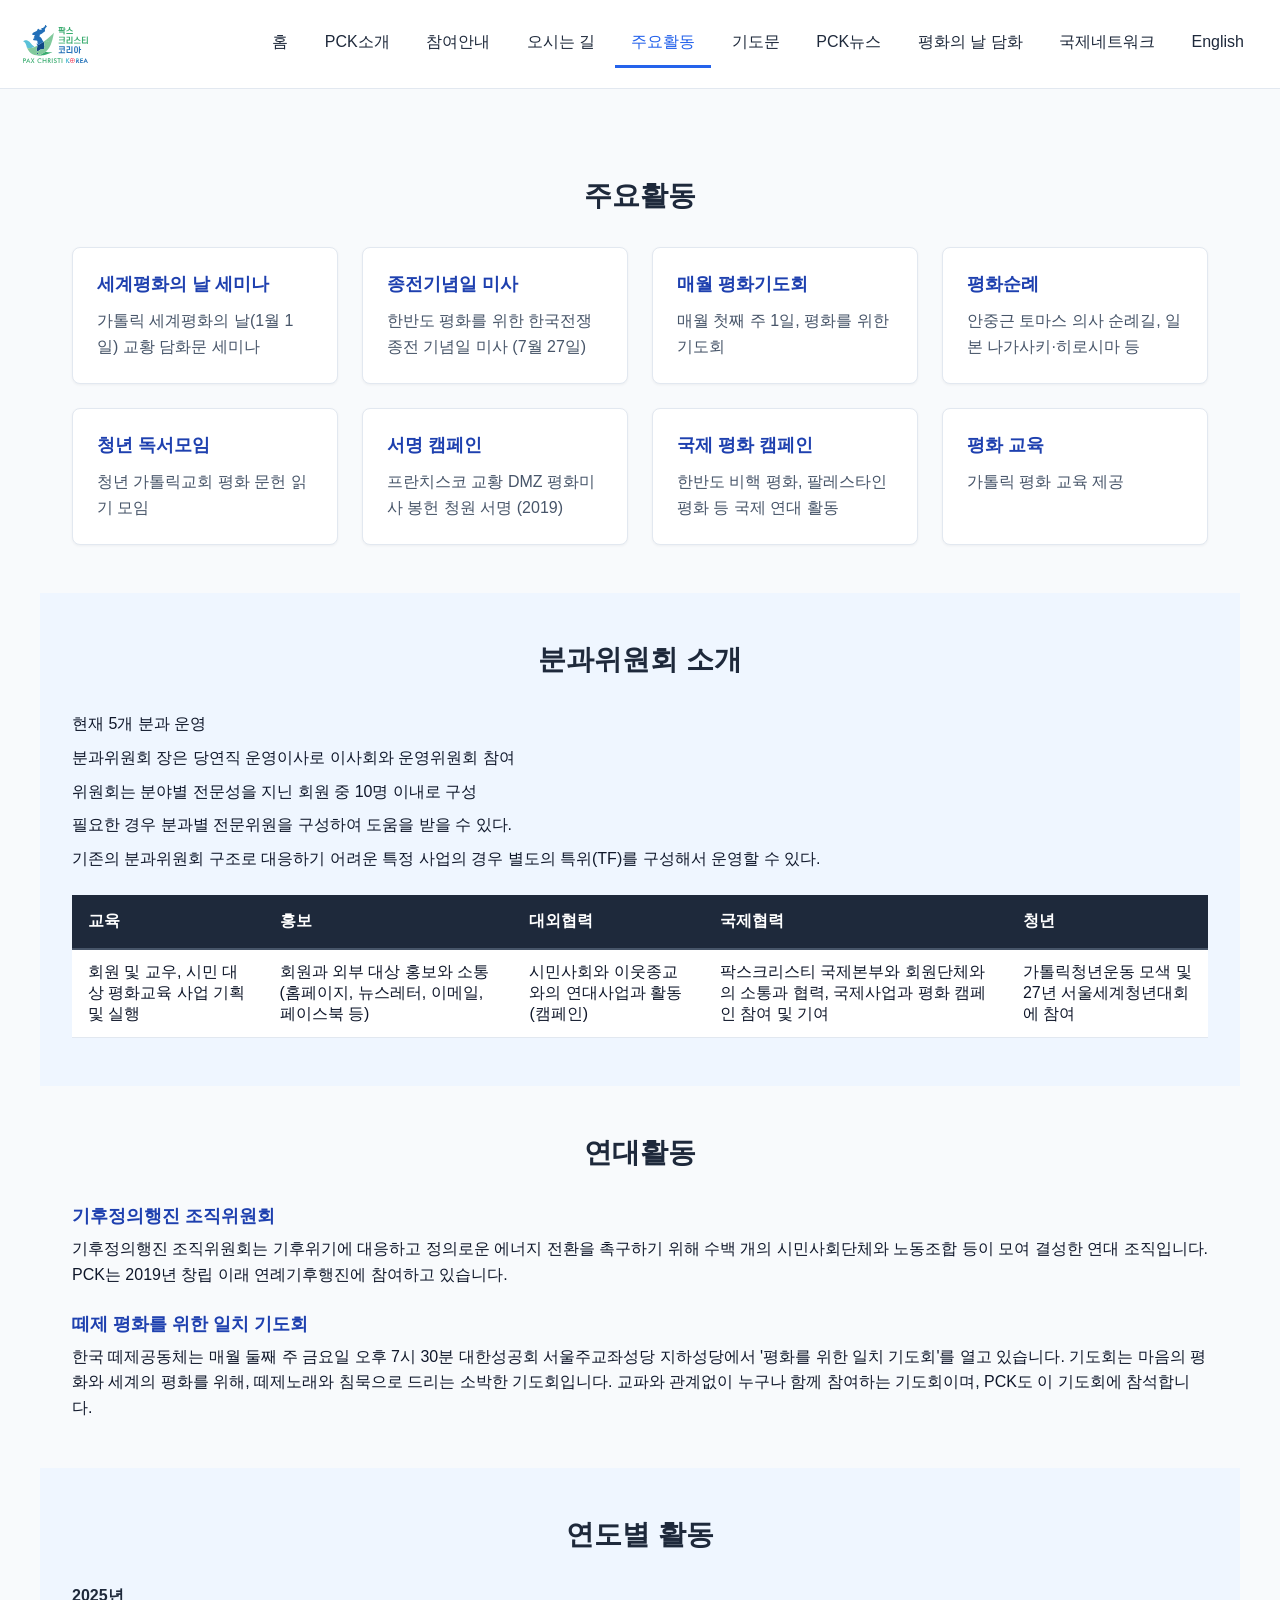
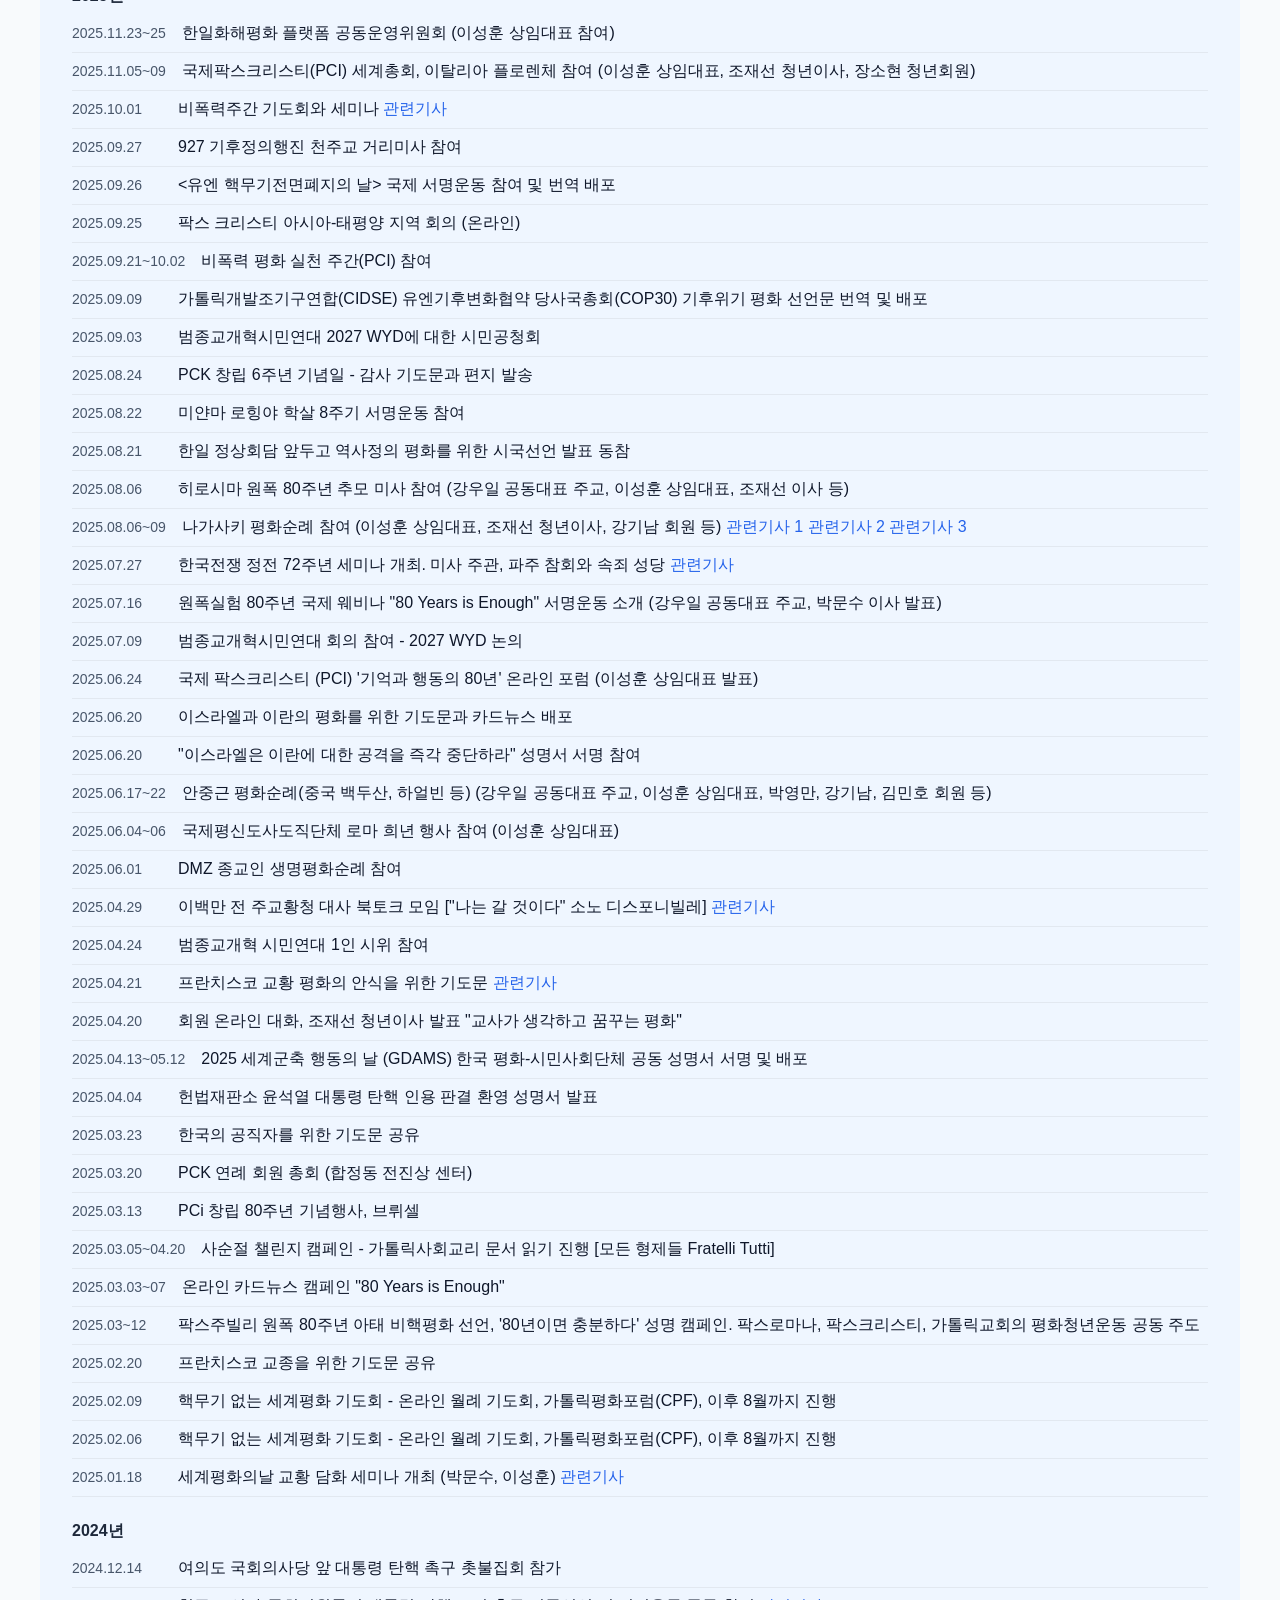
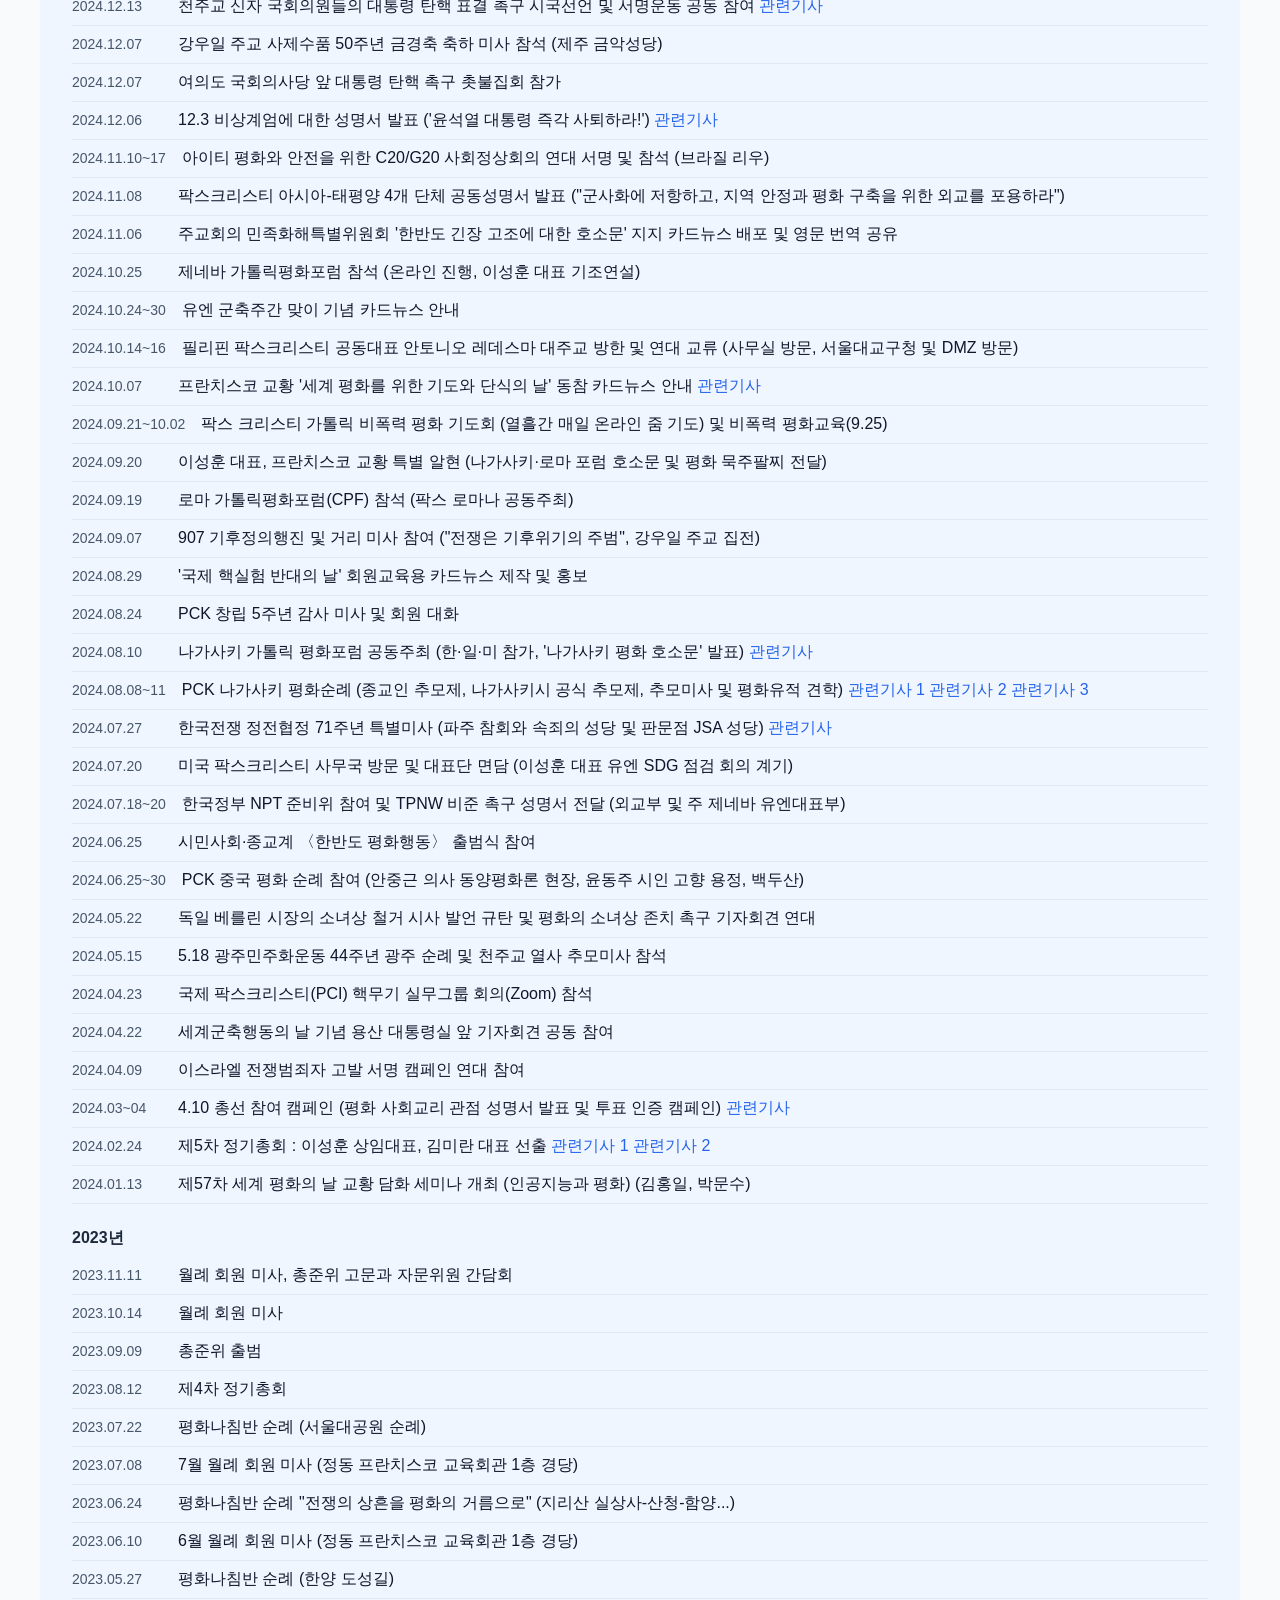
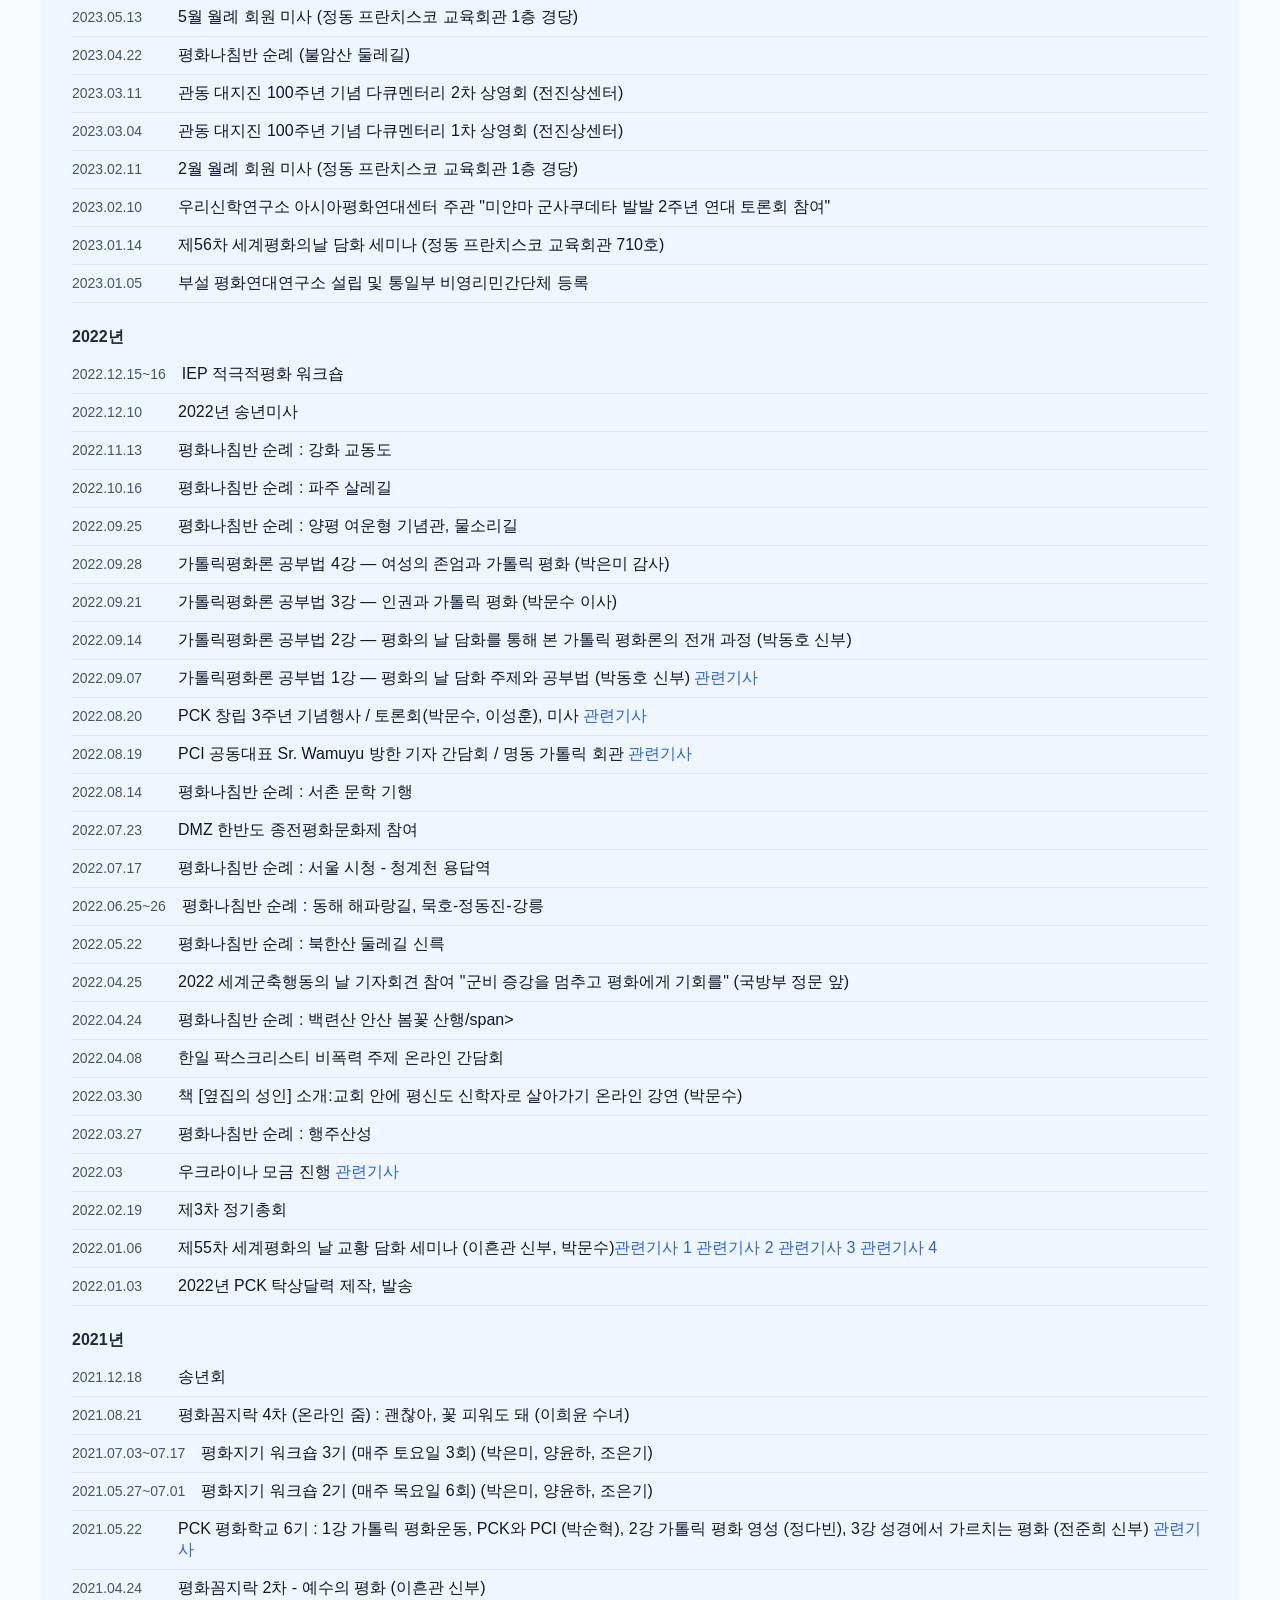
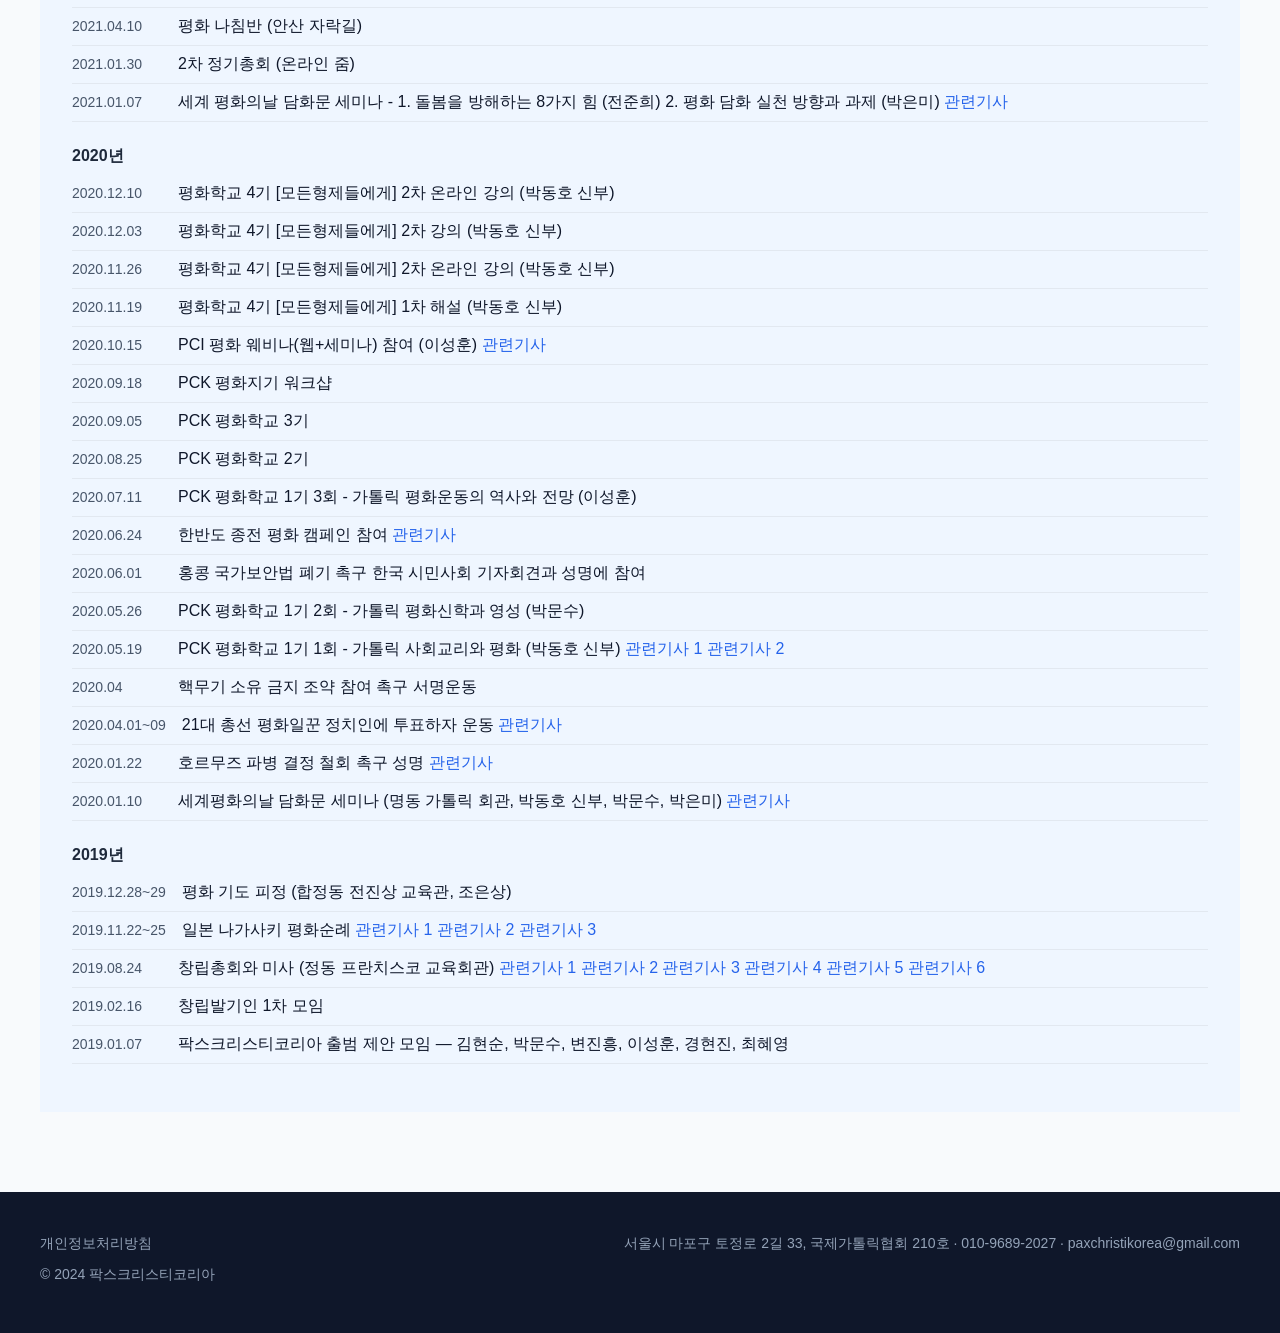
==== commit 7cea611a: "Add 2024-2026 newsletters and update activities/network/press/prayers pages Extends the newsletter l" ====
--- a/activities/index.html
+++ b/activities/index.html
@@ -96,21 +96,30 @@
       </table>
     </section>
 
+    <section id="solidarity">
+      <h2 class="section-title">연대활동</h2>
+      <h3 class="mb-8">기후정의행진 조직위원회</h3>
+      <p class="mb-24">기후정의행진 조직위원회는 기후위기에 대응하고 정의로운 에너지 전환을 촉구하기 위해 수백 개의 시민사회단체와 노동조합 등이 모여 결성한 연대 조직입니다. PCK는 2019년 창립 이래 연례기후행진에 참여하고 있습니다.</p>
+
+      <h3 class="mb-8">떼제 평화를 위한 일치 기도회</h3>
+      <p>한국 떼제공동체는 매월 둘째 주 금요일 오후 7시 30분 대한성공회 서울주교좌성당 지하성당에서 '평화를 위한 일치 기도회'를 열고 있습니다. 기도회는 마음의 평화와 세계의 평화를 위해, 떼제노래와 침묵으로 드리는 소박한 기도회입니다. 교파와 관계없이 누구나 함께 참여하는 기도회이며, PCK도 이 기도회에 참석합니다.</p>
+    </section>
+
     <section id="timeline">
       <h2 class="section-title">연도별 활동</h2>
       <div class="timeline mb-24">
         <h4 class="mb-8">2025년</h4>
         <div class="timeline-item">
-          <span class="date">2025.11.23-25</span>
+          <span class="date">2025.11.23~25</span>
           <span>한일화해평화 플랫폼 공동운영위원회 (이성훈 상임대표 참여)</span>
         </div>
         <div class="timeline-item">
-          <span class="date">2025.11.05-09</span>
+          <span class="date">2025.11.05~09</span>
           <span>국제팍스크리스티(PCI) 세계총회, 이탈리아 플로렌체 참여 (이성훈 상임대표, 조재선 청년이사, 장소현 청년회원)</span>
         </div>
         <div class="timeline-item">
           <span class="date">2025.10.01</span>
-          <span>비폭력주간 기도회와 세미나</span>
+          <span>비폭력주간 기도회와 세미나 <a href="https://www.catholictimes.org/article/20251013500048" target="_blank" rel="noopener">관련기사</a></span>
         </div>
         <div class="timeline-item">
           <span class="date">2025.09.27</span>
@@ -125,7 +134,7 @@
           <span>팍스 크리스티 아시아-태평양 지역 회의 (온라인)</span>
         </div>
         <div class="timeline-item">
-          <span class="date">2025.09.21-10.02</span>
+          <span class="date">2025.09.21~10.02</span>
           <span>비폭력 평화 실천 주간(PCI) 참여</span>
         </div>
         <div class="timeline-item">
@@ -153,12 +162,12 @@
           <span>히로시마 원폭 80주년 추모 미사 참여 (강우일 공동대표 주교, 이성훈 상임대표, 조재선 이사 등)</span>
         </div>
         <div class="timeline-item">
-          <span class="date">2025.08.06-09</span>
-          <span>나가사키 평화순례 참여 (이성훈 상임대표, 조재선 청년이사, 강기남 회원 등)</span>
+          <span class="date">2025.08.06~09</span>
+          <span>나가사키 평화순례 참여 (이성훈 상임대표, 조재선 청년이사, 강기남 회원 등) <a href="https://www.catholicnews.co.kr/news/articleView.html?idxno=34517" target="_blank" rel="noopener">관련기사 1</a> <a href="https://news.cpbc.co.kr/article/1166109" target="_blank" rel="noopener">관련기사 2</a> <a href="https://www.catholictimes.org/article/20250808500069" target="_blank" rel="noopener">관련기사 3</a></span>
         </div>
         <div class="timeline-item">
           <span class="date">2025.07.27</span>
-          <span>한국전쟁 정전 72주년 세미나 개최. 미사 주관, 파주 참회와 속죄 성당</span>
+          <span>한국전쟁 정전 72주년 세미나 개최. 미사 주관, 파주 참회와 속죄 성당 <a href="https://www.catholicnews.co.kr/news/articleView.html?idxno=34499" target="_blank" rel="noopener">관련기사</a></span>
         </div>
         <div class="timeline-item">
           <span class="date">2025.07.16</span>
@@ -181,11 +190,11 @@
           <span>"이스라엘은 이란에 대한 공격을 즉각 중단하라" 성명서 서명 참여</span>
         </div>
         <div class="timeline-item">
-          <span class="date">2025.06.17-22</span>
+          <span class="date">2025.06.17~22</span>
           <span>안중근 평화순례(중국 백두산, 하얼빈 등) (강우일 공동대표 주교, 이성훈 상임대표, 박영만, 강기남, 김민호 회원 등)</span>
         </div>
         <div class="timeline-item">
-          <span class="date">2025.06.04-06</span>
+          <span class="date">2025.06.04~06</span>
           <span>국제평신도사도직단체 로마 희년 행사 참여 (이성훈 상임대표)</span>
         </div>
         <div class="timeline-item">
@@ -194,7 +203,7 @@
         </div>
         <div class="timeline-item">
           <span class="date">2025.04.29</span>
-          <span>이백만 전 주교황청 대사 북토크 모임 ["나는 갈 것이다" 소노 디스포니빌레]</span>
+          <span>이백만 전 주교황청 대사 북토크 모임 ["나는 갈 것이다" 소노 디스포니빌레] <a href="https://www.catholictimes.org/article/20250502500102" target="_blank" rel="noopener">관련기사</a></span>
         </div>
         <div class="timeline-item">
           <span class="date">2025.04.24</span>
@@ -202,14 +211,14 @@
         </div>
         <div class="timeline-item">
           <span class="date">2025.04.21</span>
-          <span>프란치스코 교황 평화의 안식을 위한 기도문</span>
+          <span>프란치스코 교황 평화의 안식을 위한 기도문 <a href="https://www.catholicnews.co.kr/news/articleView.html?idxno=34342" target="_blank" rel="noopener">관련기사</a></span>
         </div>
         <div class="timeline-item">
           <span class="date">2025.04.20</span>
           <span>회원 온라인 대화, 조재선 청년이사 발표 "교사가 생각하고 꿈꾸는 평화"</span>
         </div>
         <div class="timeline-item">
-          <span class="date">2025.04.13-05.12</span>
+          <span class="date">2025.04.13~05.12</span>
           <span>2025 세계군축 행동의 날 (GDAMS) 한국 평화-시민사회단체 공동 성명서 서명 및 배포</span>
         </div>
         <div class="timeline-item">
@@ -229,12 +238,16 @@
           <span>PCi 창립 80주년 기념행사, 브뤼셀</span>
         </div>
         <div class="timeline-item">
-          <span class="date">2025.03.05-04.20</span>
+          <span class="date">2025.03.05~04.20</span>
           <span>사순절 챌린지 캠페인 - 가톨릭사회교리 문서 읽기 진행 [모든 형제들 Fratelli Tutti]</span>
         </div>
         <div class="timeline-item">
-          <span class="date">2025.03.03-07</span>
+          <span class="date">2025.03.03~07</span>
           <span>온라인 카드뉴스 캠페인 "80 Years is Enough"</span>
+        </div>
+        <div class="timeline-item">
+          <span class="date">2025.03~12</span>
+          <span>팍스주빌리 원폭 80주년 아태 비핵평화 선언, '80년이면 충분하다' 성명 캠페인. 팍스로마나, 팍스크리스티, 가톨릭교회의 평화청년운동 공동 주도</span>
         </div>
         <div class="timeline-item">
           <span class="date">2025.02.20</span>
@@ -250,7 +263,7 @@
         </div>
         <div class="timeline-item">
           <span class="date">2025.01.18</span>
-          <span>세계평화의날 교황 담화 세미나 개최</span>
+          <span>세계평화의날 교황 담화 세미나 개최 (박문수, 이성훈) <a href="https://www.catholictimes.org/article/20250120500172" target="_blank" rel="noopener">관련기사</a></span>
         </div>
       </div>
       <div class="timeline mb-24">
@@ -261,7 +274,7 @@
         </div>
         <div class="timeline-item">
           <span class="date">2024.12.13</span>
-          <span>천주교 신자 국회의원들의 대통령 탄핵 표결 촉구 시국선언 및 서명운동 공동 참여</span>
+          <span>천주교 신자 국회의원들의 대통령 탄핵 표결 촉구 시국선언 및 서명운동 공동 참여 <a href="https://www.catholicnews.co.kr/news/articleView.html?idxno=34124" target="_blank" rel="noopener">관련기사</a></span>
         </div>
         <div class="timeline-item">
           <span class="date">2024.12.07</span>
@@ -273,10 +286,10 @@
         </div>
         <div class="timeline-item">
           <span class="date">2024.12.06</span>
-          <span>12.3 비상계엄에 대한 성명서 발표 ('윤석열 대통령 즉각 사퇴하라!')</span>
-        </div>
-        <div class="timeline-item">
-          <span class="date">2024.11.10-17</span>
+          <span>12.3 비상계엄에 대한 성명서 발표 ('윤석열 대통령 즉각 사퇴하라!') <a href="https://www.catholicnews.co.kr/news/articleView.html?idxno=34102" target="_blank" rel="noopener">관련기사</a></span>
+        </div>
+        <div class="timeline-item">
+          <span class="date">2024.11.10~17</span>
           <span>아이티 평화와 안전을 위한 C20/G20 사회정상회의 연대 서명 및 참석 (브라질 리우)</span>
         </div>
         <div class="timeline-item">
@@ -292,19 +305,19 @@
           <span>제네바 가톨릭평화포럼 참석 (온라인 진행, 이성훈 대표 기조연설)</span>
         </div>
         <div class="timeline-item">
-          <span class="date">2024.10.24-30</span>
+          <span class="date">2024.10.24~30</span>
           <span>유엔 군축주간 맞이 기념 카드뉴스 안내</span>
         </div>
         <div class="timeline-item">
-          <span class="date">2024.10.14-16</span>
+          <span class="date">2024.10.14~16</span>
           <span>필리핀 팍스크리스티 공동대표 안토니오 레데스마 대주교 방한 및 연대 교류 (사무실 방문, 서울대교구청 및 DMZ 방문)</span>
         </div>
         <div class="timeline-item">
           <span class="date">2024.10.07</span>
-          <span>프란치스코 교황 '세계 평화를 위한 기도와 단식의 날' 동참 카드뉴스 안내</span>
-        </div>
-        <div class="timeline-item">
-          <span class="date">2024.09.21-10.02</span>
+          <span>프란치스코 교황 '세계 평화를 위한 기도와 단식의 날' 동참 카드뉴스 안내 <a href="https://www.catholictimes.org/article/20240929500177" target="_blank" rel="noopener">관련기사</a></span>
+        </div>
+        <div class="timeline-item">
+          <span class="date">2024.09.21~10.02</span>
           <span>팍스 크리스티 가톨릭 비폭력 평화 기도회 (열흘간 매일 온라인 줌 기도) 및 비폭력 평화교육(9.25)</span>
         </div>
         <div class="timeline-item">
@@ -329,22 +342,22 @@
         </div>
         <div class="timeline-item">
           <span class="date">2024.08.10</span>
-          <span>나가사키 가톨릭 평화포럼 공동주최 (한·일·미 참가, '나가사키 평화 호소문' 발표)</span>
-        </div>
-        <div class="timeline-item">
-          <span class="date">2024.08.08-11</span>
-          <span>PCK 나가사키 평화순례 (종교인 추모제, 나가사키시 공식 추모제, 추모미사 및 평화유적 견학)</span>
+          <span>나가사키 가톨릭 평화포럼 공동주최 (한·일·미 참가, '나가사키 평화 호소문' 발표) <a href="https://www.catholictimes.org/article/20240805500085" target="_blank" rel="noopener">관련기사</a></span>
+        </div>
+        <div class="timeline-item">
+          <span class="date">2024.08.08~11</span>
+          <span>PCK 나가사키 평화순례 (종교인 추모제, 나가사키시 공식 추모제, 추모미사 및 평화유적 견학) <a href="https://news.cpbc.co.kr/article/1158554" target="_blank" rel="noopener">관련기사 1</a> <a href="https://www.catholicnews.co.kr/news/articleView.html?idxno=33939" target="_blank" rel="noopener">관련기사 2</a> <a href="https://www.catholictimes.org/article/20240819500083" target="_blank" rel="noopener">관련기사 3</a></span>
         </div>
         <div class="timeline-item">
           <span class="date">2024.07.27</span>
-          <span>한국전쟁 정전협정 71주년 특별미사 (파주 참회와 속죄의 성당 및 판문점 JSA 성당)</span>
+          <span>한국전쟁 정전협정 71주년 특별미사 (파주 참회와 속죄의 성당 및 판문점 JSA 성당) <a href="https://www.catholicnews.co.kr/news/articleView.html?idxno=33910" target="_blank" rel="noopener">관련기사</a></span>
         </div>
         <div class="timeline-item">
           <span class="date">2024.07.20</span>
           <span>미국 팍스크리스티 사무국 방문 및 대표단 면담 (이성훈 대표 유엔 SDG 점검 회의 계기)</span>
         </div>
         <div class="timeline-item">
-          <span class="date">2024.07.18-20</span>
+          <span class="date">2024.07.18~20</span>
           <span>한국정부 NPT 준비위 참여 및 TPNW 비준 촉구 성명서 전달 (외교부 및 주 제네바 유엔대표부)</span>
         </div>
         <div class="timeline-item">
@@ -352,7 +365,7 @@
           <span>시민사회·종교계 〈한반도 평화행동〉 출범식 참여</span>
         </div>
         <div class="timeline-item">
-          <span class="date">2024.06.25-30</span>
+          <span class="date">2024.06.25~30</span>
           <span>PCK 중국 평화 순례 참여 (안중근 의사 동양평화론 현장, 윤동주 시인 고향 용정, 백두산)</span>
         </div>
         <div class="timeline-item">
@@ -372,20 +385,20 @@
           <span>세계군축행동의 날 기념 용산 대통령실 앞 기자회견 공동 참여</span>
         </div>
         <div class="timeline-item">
-          <span class="date">2024.04</span>
+          <span class="date">2024.04.09</span>
           <span>이스라엘 전쟁범죄자 고발 서명 캠페인 연대 참여</span>
         </div>
         <div class="timeline-item">
-          <span class="date">2024.03-04</span>
-          <span>4.10 총선 참여 캠페인 (평화 사회교리 관점 성명서 발표 및 투표 인증 캠페인)</span>
+          <span class="date">2024.03~04</span>
+          <span>4.10 총선 참여 캠페인 (평화 사회교리 관점 성명서 발표 및 투표 인증 캠페인) <a href="https://www.catholicnews.co.kr/news/articleView.html?idxno=33738" target="_blank" rel="noopener">관련기사</a></span>
         </div>
         <div class="timeline-item">
           <span class="date">2024.02.24</span>
-          <span>제5차 정기총회 : 이성훈 상임대표, 김미란 대표 선출</span>
+          <span>제5차 정기총회 : 이성훈 상임대표, 김미란 대표 선출 <a href="https://news.cpbc.co.kr/article/1155507" target="_blank" rel="noopener">관련기사 1</a> <a href="https://www.catholictimes.org/article/202403051038097" target="_blank" rel="noopener">관련기사 2</a></span>
         </div>
         <div class="timeline-item">
           <span class="date">2024.01.13</span>
-          <span>제57차 세계 평화의 날 교황 담화 세미나 개최 ("인공지능과 평화")</span>
+          <span>제57차 세계 평화의 날 교황 담화 세미나 개최 (인공지능과 평화) (김홍일, 박문수)</span>
         </div>
       </div>
       <div class="timeline mb-24">
@@ -448,7 +461,7 @@
         </div>
         <div class="timeline-item">
           <span class="date">2023.02.10</span>
-          <span>우리신학연구소 아시아평화연대센터 주관 "미얀마 군사쿠데타 발발 2주년 연대..."</span>
+          <span>우리신학연구소 아시아평화연대센터 주관 "미얀마 군사쿠데타 발발 2주년 연대 토론회 참여"</span>
         </div>
         <div class="timeline-item">
           <span class="date">2023.01.14</span>
@@ -462,7 +475,7 @@
       <div class="timeline mb-24">
         <h4 class="mb-8">2022년</h4>
         <div class="timeline-item">
-          <span class="date">2022.12.15-16</span>
+          <span class="date">2022.12.15~16</span>
           <span>IEP 적극적평화 워크숍</span>
         </div>
         <div class="timeline-item">
@@ -495,15 +508,15 @@
         </div>
         <div class="timeline-item">
           <span class="date">2022.09.07</span>
-          <span>가톨릭평화론 공부법 1강 — 평화의 날 담화 주제와 공부법 (박동호 신부)</span>
+          <span>가톨릭평화론 공부법 1강 — 평화의 날 담화 주제와 공부법 (박동호 신부) <a href="https://www.catholictimes.org/article/202208300133179" target="_blank" rel="noopener">관련기사</a></span>
         </div>
         <div class="timeline-item">
           <span class="date">2022.08.20</span>
-          <span>PCK 창립 3주년 기념행사 / 토론회, 미사</span>
+          <span>PCK 창립 3주년 기념행사 / 토론회(박문수, 이성훈), 미사 <a href="https://www.catholictimes.org/article/202208230131634" target="_blank" rel="noopener">관련기사</a></span>
         </div>
         <div class="timeline-item">
           <span class="date">2022.08.19</span>
-          <span>PCI 공동대표 Sr. Wamuyu 방한 기자 간담회 / 명동 가톨릭 회관</span>
+          <span>PCI 공동대표 Sr. Wamuyu 방한 기자 간담회 / 명동 가톨릭 회관 <a href="https://news.cpbc.co.kr/article/830269" target="_blank" rel="noopener">관련기사</a></span>
         </div>
         <div class="timeline-item">
           <span class="date">2022.08.14</span>
@@ -518,7 +531,7 @@
           <span>평화나침반 순례 : 서울 시청 - 청계천 용답역</span>
         </div>
         <div class="timeline-item">
-          <span class="date">2022.06.25-26</span>
+          <span class="date">2022.06.25~26</span>
           <span>평화나침반 순례 : 동해 해파랑길, 묵호-정동진-강릉</span>
         </div>
         <div class="timeline-item">
@@ -526,16 +539,20 @@
           <span>평화나침반 순례 : 북한산 둘레길 신륵</span>
         </div>
         <div class="timeline-item">
+          <span class="date">2022.04.25</span>
+          <span>2022 세계군축행동의 날 기자회견 참여 "군비 증강을 멈추고 평화에게 기회를" (국방부 정문 앞)</span>
+        </div>
+        <div class="timeline-item">
           <span class="date">2022.04.24</span>
           <span>평화나침반 순례 : 백련산 안산 봄꽃 산행/span>
         </div>
         <div class="timeline-item">
           <span class="date">2022.04.08</span>
-          <span>한일 팍스크리스티 온라인 간담회</span>
+          <span>한일 팍스크리스티 비폭력 주제 온라인 간담회</span>
         </div>
         <div class="timeline-item">
           <span class="date">2022.03.30</span>
-          <span>책 [옆집의 성인] 소개:교회 안에 평신도 신학자로 살아가기 온라인 강연</span>
+          <span>책 [옆집의 성인] 소개:교회 안에 평신도 신학자로 살아가기 온라인 강연 (박문수)</span>
         </div>
         <div class="timeline-item">
           <span class="date">2022.03.27</span>
@@ -543,7 +560,7 @@
         </div>
         <div class="timeline-item">
           <span class="date">2022.03</span>
-          <span>우크라이나 모금 진행</span>
+          <span>우크라이나 모금 진행 <a href="https://www.catholicnews.co.kr/news/articleView.html?idxno=32252" target="_blank" rel="noopener">관련기사</a></span>
         </div>
         <div class="timeline-item">
           <span class="date">2022.02.19</span>
@@ -551,26 +568,144 @@
         </div>
         <div class="timeline-item">
           <span class="date">2022.01.06</span>
-          <span>제55차 세계평화의 날 교황 담화 세미나</span>
+          <span>제55차 세계평화의 날 교황 담화 세미나 (이흔관 신부, 박문수)<a href="https://www.catholicnews.co.kr/news/articleView.html?idxno=32122" target="_blank" rel="noopener">관련기사 1</a> <a href="https://news.cpbc.co.kr/article/816782" target="_blank" rel="noopener">관련기사 2</a> <a href="https://news.cpbc.co.kr/article/816992" target="_blank" rel="noopener">관련기사 3</a> <a href="https://www.catholictimes.org/article/202201110093833" target="_blank" rel="noopener">관련기사 4</a></span>
         </div>
         <div class="timeline-item">
           <span class="date">2022.01.03</span>
-          <span>2022년 탁상달력 발송</span>
+          <span>2022년 PCK 탁상달력 제작, 발송</span>
+        </div>
+      </div>
+      <div class="timeline mb-24">
+        <h4 class="mb-8">2021년</h4>
+        <div class="timeline-item">
+          <span class="date">2021.12.18</span>
+          <span>송년회</span>
+        </div>
+        <div class="timeline-item">
+          <span class="date">2021.08.21</span>
+          <span>평화꼼지락 4차 (온라인 줌) : 괜찮아, 꽃 피워도 돼 (이희윤 수녀)</span>
+        </div>
+        <div class="timeline-item">
+          <span class="date">2021.07.03~07.17</span>
+          <span>평화지기 워크숍 3기 (매주 토요일 3회) (박은미, 양윤하, 조은기)</span>
+        </div>
+        <div class="timeline-item">
+          <span class="date">2021.05.27~07.01</span>
+          <span>평화지기 워크숍 2기 (매주 목요일 6회) (박은미, 양윤하, 조은기)</span>
+        </div>
+        <div class="timeline-item">
+          <span class="date">2021.05.22</span>
+          <span>PCK 평화학교 6기 : 1강 가톨릭 평화운동, PCK와 PCI (박순혁), 2강 가톨릭 평화 영성 (정다빈), 3강 성경에서 가르치는 평화 (전준희 신부) <a href="https://www.catholictimes.org/article/202105170064567" target="_blank" rel="noopener">관련기사</a></span>
+        </div>
+        <div class="timeline-item">
+          <span class="date">2021.04.24</span>
+          <span>평화꼼지락 2차 - 예수의 평화 (이흔관 신부)</span>
+        </div>
+        <div class="timeline-item">
+          <span class="date">2021.04.10</span>
+          <span>평화 나침반 (안산 자락길)</span>
+        </div>
+        <div class="timeline-item">
+          <span class="date">2021.01.30</span>
+          <span>2차 정기총회 (온라인 줌)</span>
+        </div>
+        <div class="timeline-item">
+          <span class="date">2021.01.07</span>
+          <span>세계 평화의날 담화문 세미나 - 1. 돌봄을 방해하는 8가지 힘 (전준희) 2. 평화 담화 실천 방향과 과제 (박은미) <a href="https://www.catholictimes.org/article/202101120040620" target="_blank" rel="noopener">관련기사</a></span>
+        </div>
+      </div>
+      <div class="timeline mb-24">
+        <h4 class="mb-8">2020년</h4>
+        <div class="timeline-item">
+          <span class="date">2020.12.10</span>
+          <span>평화학교 4기 [모든형제들에게] 2차 온라인 강의 (박동호 신부)</span>
+        </div>
+        <div class="timeline-item">
+          <span class="date">2020.12.03</span>
+          <span>평화학교 4기 [모든형제들에게] 2차 강의 (박동호 신부)</span>
+        </div>
+        <div class="timeline-item">
+          <span class="date">2020.11.26</span>
+          <span>평화학교 4기 [모든형제들에게] 2차 온라인 강의 (박동호 신부)</span>
+        </div>
+        <div class="timeline-item">
+          <span class="date">2020.11.19</span>
+          <span>평화학교 4기 [모든형제들에게] 1차 해설 (박동호 신부)</span>
+        </div>
+        <div class="timeline-item">
+          <span class="date">2020.10.15</span>
+          <span>PCI 평화 웨비나(웹+세미나) 참여 (이성훈) <a href="https://www.catholictimes.org/article/202010200252000" target="_blank" rel="noopener">관련기사</a></span>
+        </div>
+        <div class="timeline-item">
+          <span class="date">2020.09.18</span>
+          <span>PCK 평화지기 워크샵</span>
+        </div>
+        <div class="timeline-item">
+          <span class="date">2020.09.05</span>
+          <span>PCK 평화학교 3기</span>
+        </div>
+        <div class="timeline-item">
+          <span class="date">2020.08.25</span>
+          <span>PCK 평화학교 2기</span>
+        </div>
+        <div class="timeline-item">
+          <span class="date">2020.07.11</span>
+          <span>PCK 평화학교 1기 3회 - 가톨릭 평화운동의 역사와 전망 (이성훈)</span>
+        </div>
+        <div class="timeline-item">
+          <span class="date">2020.06.24</span>
+          <span>한반도 종전 평화 캠페인 참여 <a href="https://news.cpbc.co.kr/article/782094" target="_blank" rel="noopener">관련기사</a></span>
+        </div>
+        <div class="timeline-item">
+          <span class="date">2020.06.01</span>
+          <span>홍콩 국가보안법 폐기 촉구 한국 시민사회 기자회견과 성명에 참여</span>
+        </div>
+        <div class="timeline-item">
+          <span class="date">2020.05.26</span>
+          <span>PCK 평화학교 1기 2회 - 가톨릭 평화신학과 영성 (박문수)</span>
+        </div>
+        <div class="timeline-item">
+          <span class="date">2020.05.19</span>
+          <span>PCK 평화학교 1기 1회 - 가톨릭 사회교리와 평화 (박동호 신부) <a href="https://www.catholictimes.org/article/202005260210332" target="_blank" rel="noopener">관련기사 1</a> <a href="https://news.cpbc.co.kr/article/781104" target="_blank" rel="noopener">관련기사 2</a></span>
+        </div>
+        <div class="timeline-item">
+          <span class="date">2020.04</span>
+          <span>핵무기 소유 금지 조약 참여 촉구 서명운동</span>
+        </div>
+        <div class="timeline-item">
+          <span class="date">2020.04.01~09</span>
+          <span>21대 총선 평화일꾼 정치인에 투표하자 운동 <a href="https://www.catholicnews.co.kr/news/articleView.html?idxno=22514" target="_blank" rel="noopener">관련기사</a></span>
+        </div>
+        <div class="timeline-item">
+          <span class="date">2020.01.22</span>
+          <span>호르무즈 파병 결정 철회 촉구 성명 <a href="https://www.catholicnews.co.kr/news/articleView.html?idxno=22172" target="_blank" rel="noopener">관련기사</a></span>
+        </div>
+        <div class="timeline-item">
+          <span class="date">2020.01.10</span>
+          <span>세계평화의날 담화문 세미나 (명동 가톨릭 회관, 박동호 신부, 박문수, 박은미) <a href="https://www.catholicnews.co.kr/news/articleView.html?idxno=22142" target="_blank" rel="noopener">관련기사</a></span>
         </div>
       </div>
       <div class="timeline">
         <h4 class="mb-8">2019년</h4>
         <div class="timeline-item">
+          <span class="date">2019.12.28~29</span>
+          <span>평화 기도 피정 (합정동 전진상 교육관, 조은상)</span>
+        </div>
+        <div class="timeline-item">
+          <span class="date">2019.11.22~25</span>
+          <span>일본 나가사키 평화순례 <a href="https://www.catholicnews.co.kr/news/articleView.html?idxno=21998" target="_blank" rel="noopener">관련기사 1</a> <a href="https://www.catholicnews.co.kr/news/articleView.html?idxno=22036" target="_blank" rel="noopener">관련기사 2</a> <a href="https://www.catholicnews.co.kr/news/articleView.html?idxno=22063" target="_blank" rel="noopener">관련기사 3</a></span>
+        </div>
+        <div class="timeline-item">
+          <span class="date">2019.08.24</span>
+          <span>창립총회와 미사 (정동 프란치스코 교육회관) <a href="https://www.catholicnews.co.kr/news/articleView.html?idxno=21537" target="_blank" rel="noopener">관련기사 1</a> <a href="https://news.cpbc.co.kr/article/758925" target="_blank" rel="noopener">관련기사 2</a> <a href="https://news.cpbc.co.kr/article/758971" target="_blank" rel="noopener">관련기사 3</a> <a href="https://news.cpbc.co.kr/article/760836" target="_blank" rel="noopener">관련기사 4</a> <a href="https://news.cpbc.co.kr/article/760845" target="_blank" rel="noopener">관련기사 5</a> <a href="https://www.catholicnews.co.kr/news/articleView.html?idxno=21654" target="_blank" rel="noopener">관련기사 6</a></span>
+        </div>
+        <div class="timeline-item">
+          <span class="date">2019.02.16</span>
+          <span>창립발기인 1차 모임</span>
+        </div>
+        <div class="timeline-item">
           <span class="date">2019.01.07</span>
           <span>팍스크리스티코리아 출범 제안 모임 — 김현순, 박문수, 변진흥, 이성훈, 경현진, 최혜영</span>
-        </div>
-        <div class="timeline-item">
-          <span class="date">2019.02.16</span>
-          <span>창립발기인 1차 모임</span>
-        </div>
-        <div class="timeline-item">
-          <span class="date">2019.08.19</span>
-          <span>창립총회</span>
         </div>
       </div>
     </section>
--- a/css/style.css
+++ b/css/style.css
@@ -342,4 +342,12 @@
   color: var(--text-secondary);
   font-size: 14px;
   flex-shrink: 0;
-}+}
+/* 목록 들여쓰기 */
+ul, ol {
+  padding-left: 1.5em;
+}
+li > ul {
+  padding-left: 1.5em;
+  margin-top: 8px;
+}
